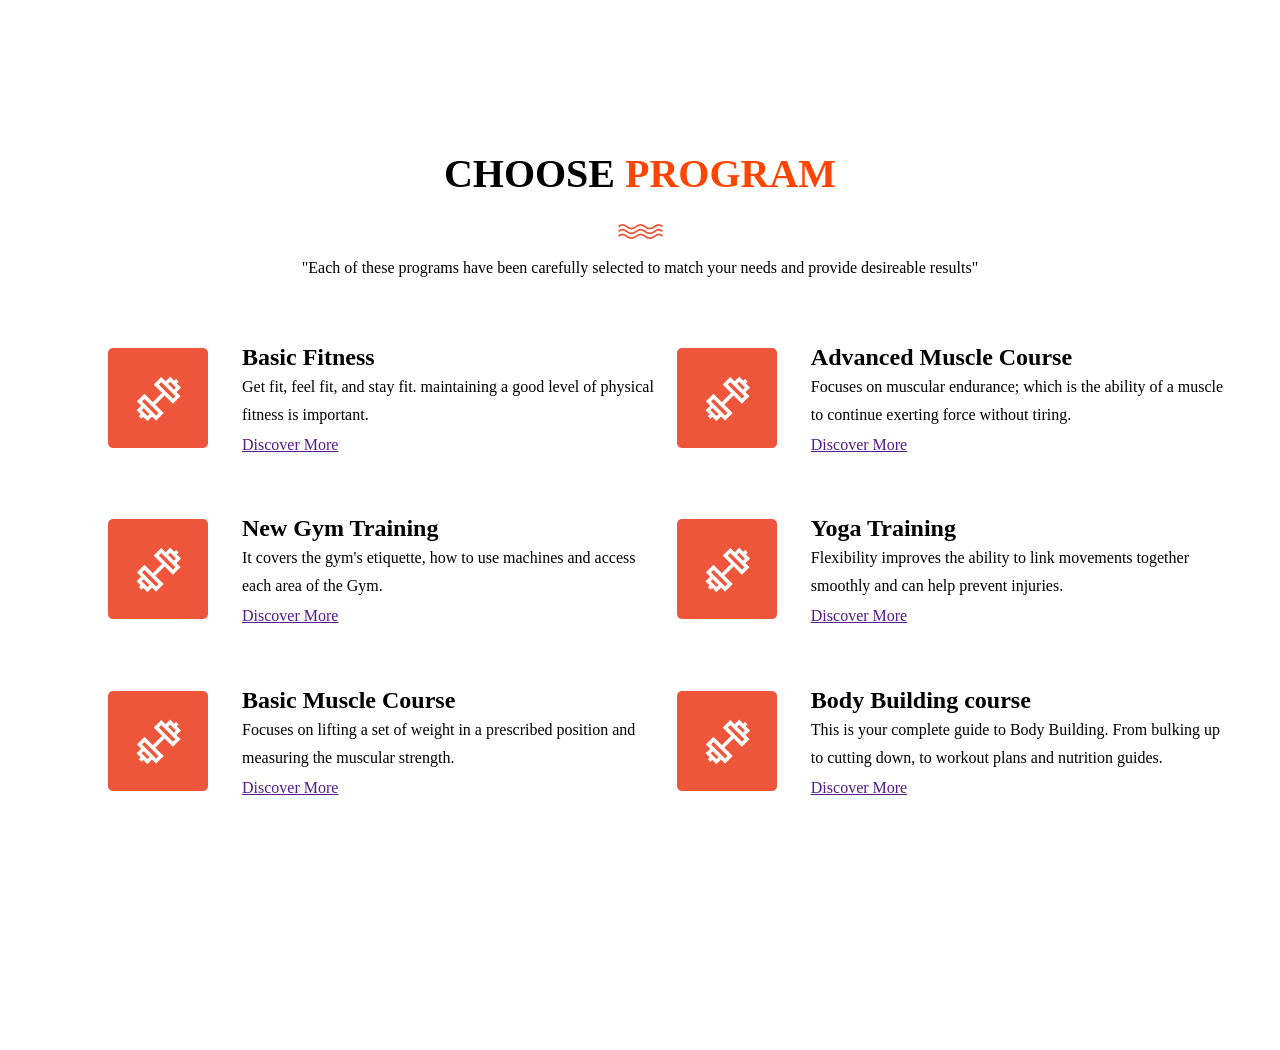
==== MainBranch-TJ.html @ 5d1cb251 "My first commit" ====
<!DOCTYPE html>
<html lang="en">
<head>
    <meta charset="UTF-8">
    <meta name="viewport" content="width=device-width, initial-scale=1.0">
    <link rel="stylesheet" href="./MainBranch-Tj.css">
</head>
<body>
    <div class="section1">
        <div class="program">
         <h1>Choose <span>Program</span></h1>
         <img src="./line-dec.png" alt="line">
         <p>"Each of these programs have been carefully selected to match your needs and provide desireable results"</p>
        </div>
        <!-- Gym Program-->
        <div class="gym-program">
            <!--Basic fitness-->
            <div class="services">
                <div class="icon">
                    <img src="./features-first-icon.png" alt="fitness">
                </div>
                <div class="text-box">
                    <h2>Basic Fitness</h2>
                    <p>Get fit, feel fit, and stay fit. maintaining a good level of physical fitness is important.</p>
                    <p><a href="">Discover More</a></p>
                </div>
            </div>
            <!--Muscle Course-->
            <div class="services">
                <div class="icon">
                    <img src="./features-first-icon.png" alt="fitness">
                </div>
                <div class="text-box">
                    <h2>Advanced Muscle Course</h2>
                    <p>Focuses on muscular endurance; which is the ability of a muscle to continue exerting force without tiring.</p>
                    <p><a href="">Discover More</a></p>
                </div>
            </div>
            <!--New Gym Training-->
            <div class= "services">
                <div class="icon">
                    <img src="./features-first-icon.png" alt="fitness">
                </div>
                <div class="text-box">
                    <h2>New Gym Training</h2>
                    <p>It covers the gym's etiquette, how to use machines and access each area of the Gym.</p>
                    <p><a href="">Discover More</a></p>
                </div>
            </div>
            <!--Yoga Training-->
            <div class="services">
                <div class="icon">
                    <img src="./features-first-icon.png" alt="fitness">
                </div>
                <div class="text-box">
                    <h2>Yoga Training</h2>
                    <p>Flexibility improves the ability to link movements together smoothly and can help prevent injuries.</p>
                    <p><a href="">Discover More</a></p>
                </div>
            </div>
            <!--Basic Muscle Course-->
            <div class="services">
                <div class="icon">
                    <img src="./features-first-icon.png" alt="fitness">
                </div>
                <div class="text-box">
                    <h2>Basic Muscle Course</h2>
                    <p>Focuses on lifting a set of weight in a prescribed position and measuring the muscular strength.</p>
                    <p><a href="">Discover More</a></p>
                </div>
            </div>

            <!--Body Building Course-->
            <div class="services">
                <div class="icon">
                    <img src="./features-first-icon.png" alt="fitness">
                </div>
                <div class="text-box">
                    <h2>Body Building course</h2>
                    <p>This is your complete guide to Body Building. From bulking up to cutting down, to workout plans and nutrition
                        guides.</p>
                    <p><a href="">Discover More</a></p>
                </div>
            </div>

    </div>
</body>
</html>
---- MainBranch-Tj.css ----
body{
    font-family: poppins;
}

.section1{
    text-align: center;
    position: relative;
    margin-top: 150px;
    height: 800px;
    margin-bottom: 100px;
    width: 100%;
}

h1{
    font-size: 40px;
    text-transform: uppercase;
}

h1 span{
    color: orangered;
}

p{
    font-size: 16px;
}

.gym-program{
    display: grid;
    width: 90%;
    padding-left: 80px;
    padding-right: 20px;
    grid-template-columns: 1fr 1fr;
    grid-template-rows: 1fr 1fr 1fr;
}

.services{
    display: flex;
    padding-top: 50px;
    /* border: 2px solid black; */
    justify-content: left;
    margin-bottom: 3.5px;
    line-height: 28px;
    
}

.text-box h2, .text-box p {
margin: 0px 2px 2px 4px ;
}

.icon {
    margin-top: 5px;
    padding-left: 20px;
}

.text-box {
text-align: initial;
padding-left: 30px;


}
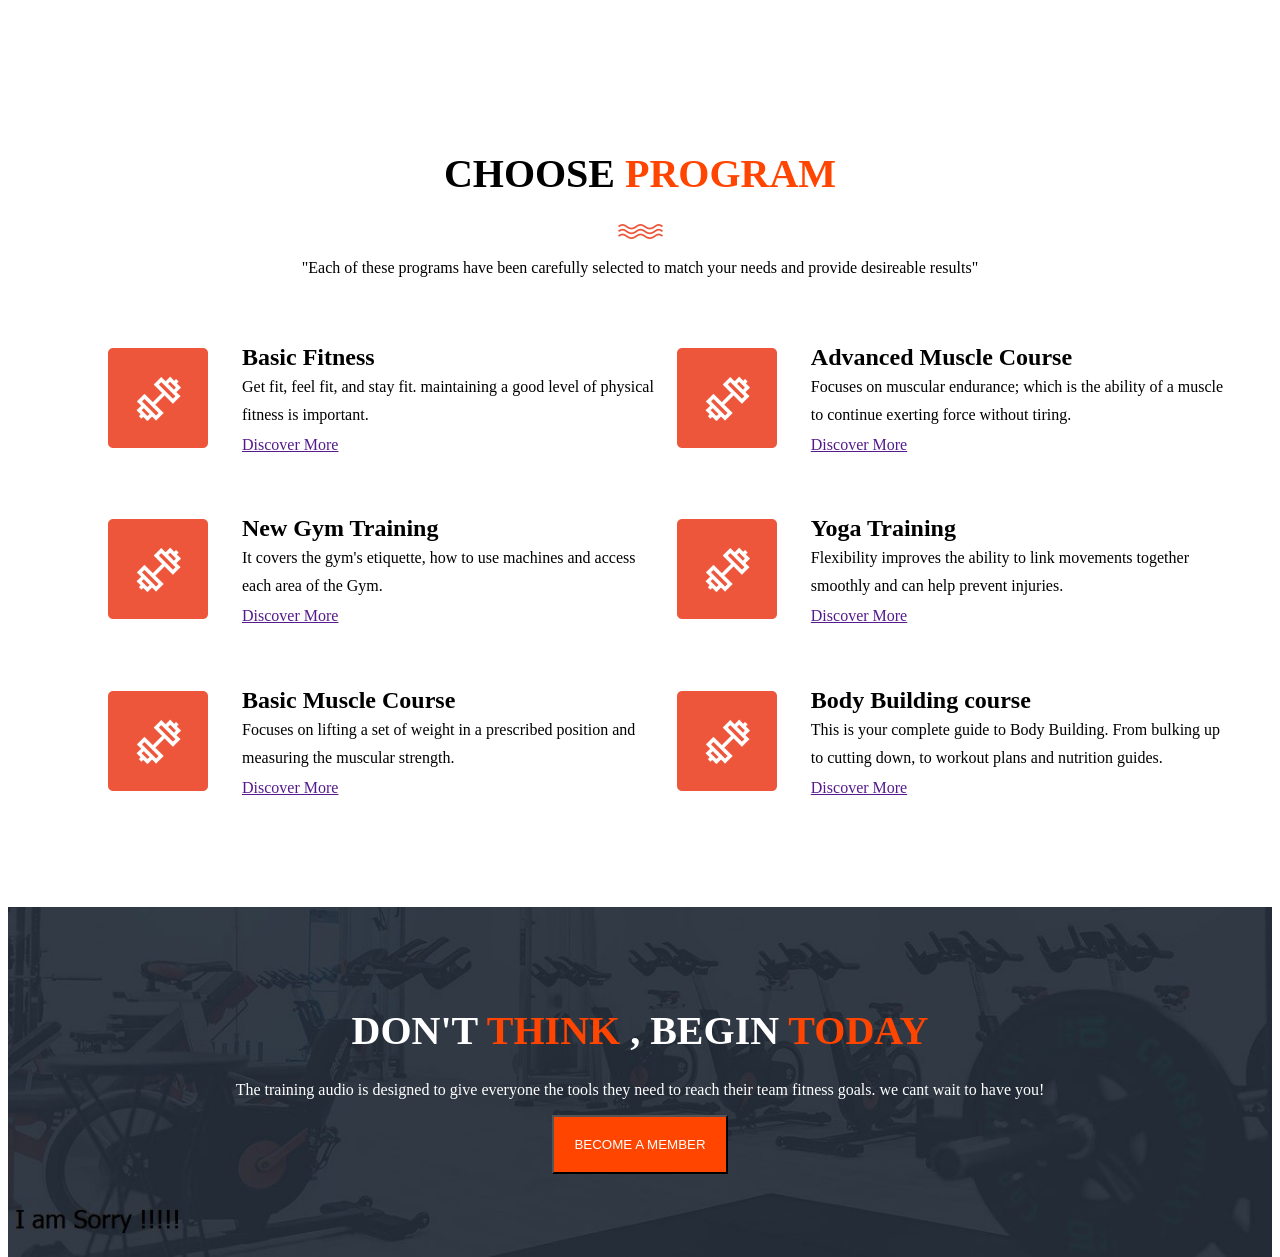
==== commit 9856a621: "updated branch with section2" ====
--- a/MainBranch-TJ.html
+++ b/MainBranch-TJ.html
@@ -82,7 +82,16 @@
                     <p><a href="">Discover More</a></p>
                 </div>
             </div>
+    </div>
 
+    <div class="section2">
+        <div class="note">
+            <h1>DON'T <span> THINK </span>, BEGIN <span>TODAY</span> </h1>
+            <P>The training audio is designed to give everyone the tools they need to reach their team fitness goals. we cant wait to
+            have you!</P>
+            <button><a href=""></a>BECOME A MEMBER</button>
+        </div>
     </div>
+
 </body>
 </html>
--- a/MainBranch-Tj.css
+++ b/MainBranch-Tj.css
@@ -55,6 +55,29 @@
 .text-box {
 text-align: initial;
 padding-left: 30px;
+}
 
+.section2 {
+ background-image: url("cta-bg.jpg");
+ background-repeat: no-repeat;
+ background-size: cover;
+ height: 350px;
+ margin-top: 100px;
+}
 
+.section2 .note{
+    color: white;
+    text-align: center;
+}
+
+.note h1{
+    padding-top: 100px;
+}
+
+.note button{
+    background-color: orangered;
+    cursor: pointer; 
+    color: white;
+    padding: 20px;
+    box-shadow: none;
 }
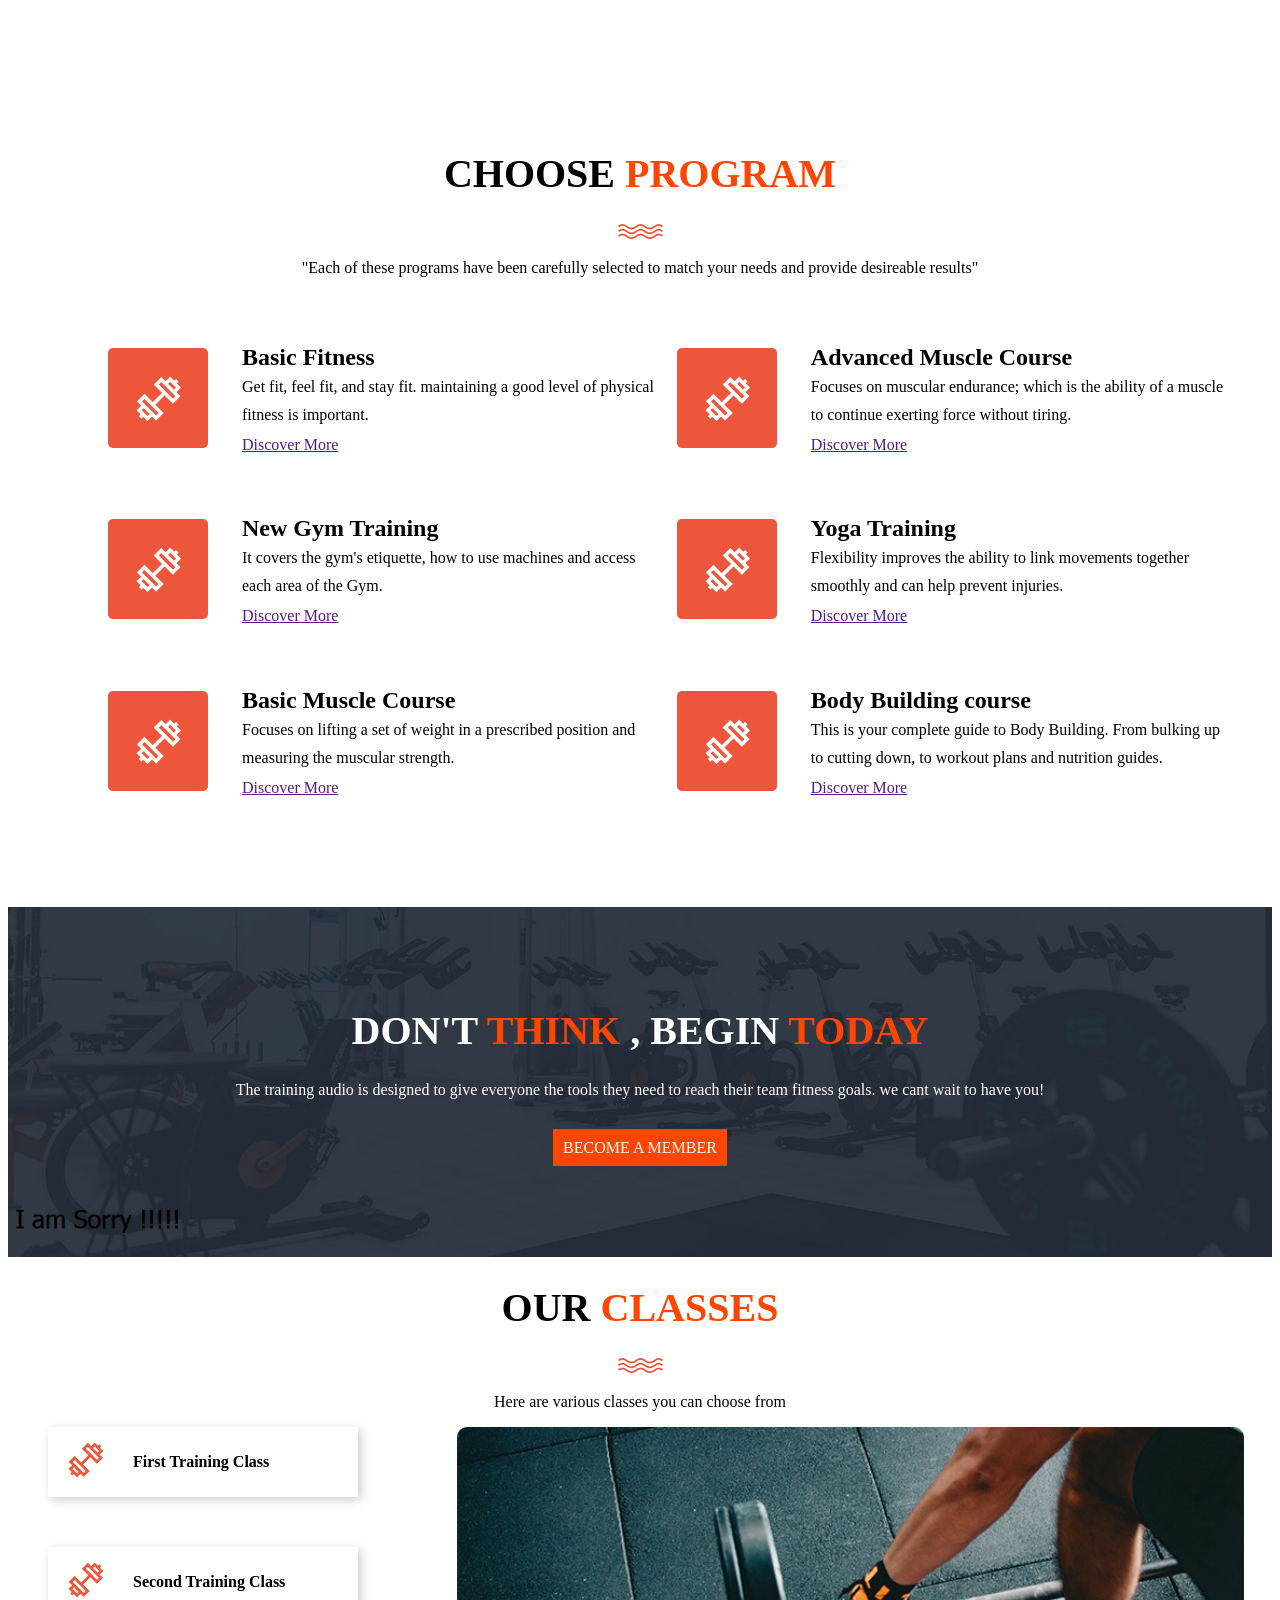
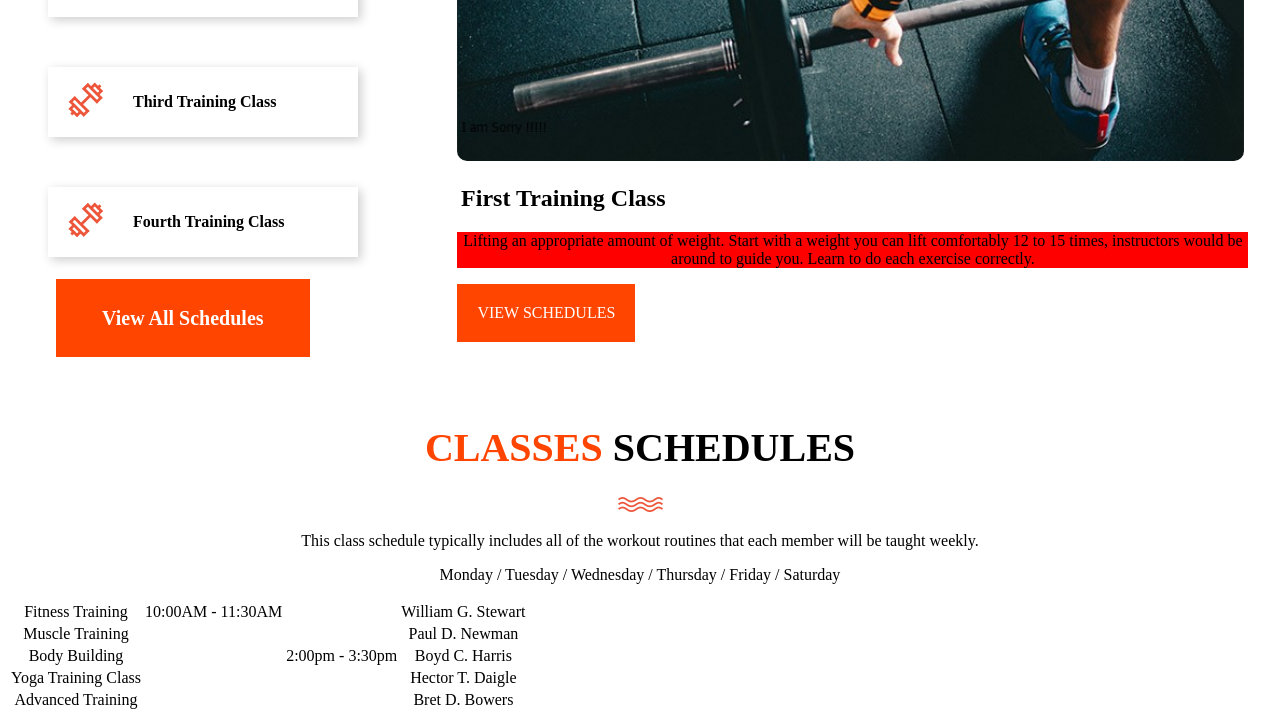
==== commit 0a860b0b: "SECTION 4 ADDED" ====
--- a/MainBranch-TJ.html
+++ b/MainBranch-TJ.html
@@ -89,7 +89,130 @@
             <h1>DON'T <span> THINK </span>, BEGIN <span>TODAY</span> </h1>
             <P>The training audio is designed to give everyone the tools they need to reach their team fitness goals. we cant wait to
             have you!</P>
-            <button><a href=""></a>BECOME A MEMBER</button>
+            <a href="">BECOME A MEMBER</a>
+        </div>
+    </div>
+
+    <div class="section3">
+        <div class="our-classes">
+            <h1>OUR <span> CLASSES </span></h1>
+            <img src="line-dec.png" alt="">
+            <p>Here are various classes you can choose from</p>
+        </div>
+        <div class="contents">
+        <div class="LHS">
+            <div class="training-container">
+                <div class="training">
+                    <div class="img">
+                        <img src="./tabs-first-icon.png" alt="training-1">
+                    </div>
+                    <div class="text">
+                    <p>First Training Class</p>
+                    </div>
+                </div>
+                <div class="training">
+                    <div class="img">
+                        <img src="./tabs-first-icon.png" alt="training-2">
+                    </div>
+                    <div class="text">
+                    <p>Second Training Class</p>
+                    </div>
+                </div>
+                <div class="training">
+                    <div class="img">
+                        <img src="./tabs-first-icon.png" alt="training-3">
+                    </div>
+                    <div class="text">
+                    <p>Third Training Class</p>
+                    </div>
+                </div>
+                <div class="training">
+                    <div class="img">
+                        <img src="./tabs-first-icon.png" alt="training-4">
+                    </div>
+                    <div class="text">
+                    <p>Fourth Training Class</p>
+                    </div>
+                </div>
+         <a href="" class="btn">View All Schedules</a>
+        </div>
+        </div>
+
+        <div class="RHS">
+            <div class="first-training-content">
+                <img src="./training-image-01.jpg" alt="">
+                 <h2>First Training Class</h2>
+                 <p>Lifting an appropriate amount of weight. Start with a weight you can lift comfortably 12 to 15 times, instructors would be around to guide you. Learn to do each exercise correctly.</p>
+                <a href="">VIEW SCHEDULES</a>
+                
+            </div>
+            <div class="second-training-content">
+                <img src="./training-image-02.jpg" alt="">
+                <h2>Second Training Class</h2>
+                <p>Yoga is a mind and body practice. Various styles of yoga combines physical postures, breathing techniques, and
+                meditation or relaxation.</p>
+                <button><a href="">VIEW SCHEDULES</a></button>
+            </div>
+            <div class="third-training-content">
+                <img src="./training-image-03.jpg" alt="">
+                <h2>Third Training Class</h2>
+                <p>Your induction should include a brief 'how to' for every machine. If there's one that was missed out and you want to use
+                it, don't try to figure it out on your own: ask a staff member to show you how to use it properly..</p>
+                <button><a href="">VIEW SCHEDULES</a></button>
+            </div>
+            <div class="fourth-training-content">
+                <img src="./training-image-04.jpg" alt="">
+                <h2>Fourth Training Class</h2>
+                <p>Warm ups are crucial as they prepare the body for the demands of exercise, loosening up the muscles and reducing the
+                risk of injury</p>
+                <button><a href="">VIEW SCHEDULES</a></button>
+            </div>
+
+        </div>
+        </div>
+    </div>
+
+    <div class="section4">
+        <div class="class-schedules">
+            <h1><span>CLASSES</span> SCHEDULES</h1>
+            <img src="line-dec.png" alt="">
+            <P>This class schedule typically includes all of the workout routines that each member will be taught weekly.</P>
+            <P>Monday / Tuesday / Wednesday / Thursday / Friday / Saturday</P>
+        </div>
+        <div class="table-container">
+            <table>
+                <tr>
+                    <td>Fitness Training</td>
+                    <td>10:00AM - 11:30AM</td>
+                    <td></td>
+                    <td>William G. Stewart</td>
+                </tr>
+                <tr>
+                    <td>Muscle Training</td>
+                    <td></td>
+                    <td></td>
+                    <td>Paul D. Newman</td>
+                </tr>
+                <tr>
+                    <td>Body Building</td>
+                    <td></td>
+                    <td>2:00pm - 3:30pm</td>
+                    <td>Boyd C. Harris</td>
+                </tr>
+                <tr>
+                    <td>Yoga Training Class</td>
+                    <td></td>
+                    <td></td>
+                    <td>Hector T. Daigle</td>
+                </tr>
+                <tr>
+                    <td>Advanced Training</td>
+                    <td></td>
+                    <td></td>
+                    <td>Bret D. Bowers</td>
+                </tr>
+            </table>
+
         </div>
     </div>
 
--- a/MainBranch-Tj.css
+++ b/MainBranch-Tj.css
@@ -68,16 +68,126 @@
 .section2 .note{
     color: white;
     text-align: center;
+    
 }
 
 .note h1{
     padding-top: 100px;
 }
 
-.note button{
+.note p{
+    margin-bottom: 40px;
+}
+
+.note a{
     background-color: orangered;
     cursor: pointer; 
     color: white;
+    padding: 10px 10px;
+    margin-top: 40px;
+    box-shadow: none;
+    text-decoration: none;
+}
+
+.section3{
+    text-align: center;
+    width: 100%;
+}
+
+.contents {
+    display: flex;
+}
+
+.LHS {
+    position: relative;
+     width: 80%;
+    height: 500px;
+    margin-bottom: 70px;
+}
+
+.training-container{
+    height: 100%;
+    width: 60%;
+    position: absolute;
+   padding-left: 40px;
+    text-align: center;
+    position: relative;
+
+}
+.training{
+    display: flex;
+    align-items: center;
+    background-color:white;
+    padding: 10px 20px;
+    margin-bottom: 50px;
+    box-shadow: 3px 3px 10px rgba(0, 0, 0, 0.2);
+    width: 100%;
+    font-weight: bold;
+    font-size: 18px;
+}
+
+.img{
+    margin-right: 10px;
+    font-size: 20px;
+}
+.text{
+    padding-left: 20px;
+
+}
+
+
+ .btn{
+    background-color: orangered;
+    align-items: center;
+    padding: 28px 46px;
+    text-decoration: none;
+    font-weight: bold;
+    color: white;
+    font-size: 20px;
+}
+
+.RHS {
+    width: 100%;
+    padding-right: 20%;
+}
+
+ .first-training-content {
+    /* display: block; */
+    width: 100%;
+}
+
+.first-training-content h2{
+    padding-right: 350px;
+}
+
+.first-training-content img{
+    border-radius: 10px;
+    width:140%;
+    height: 60%;
+
+}
+
+.first-training-content p{
+     width:140.8%; 
+    background-color: red;
+}
+
+.first-training-content a{
+    color: white;
+    background-color: orangered;
+    text-decoration: none;
     padding: 20px;
-    box-shadow: none;
+    float: left;
+}
+
+.second-training-content {
+    display:none;
+}
+
+.third-training-content {
+    display: none;
+}
+
+.fourth-training-content{
+    display: none;
 }
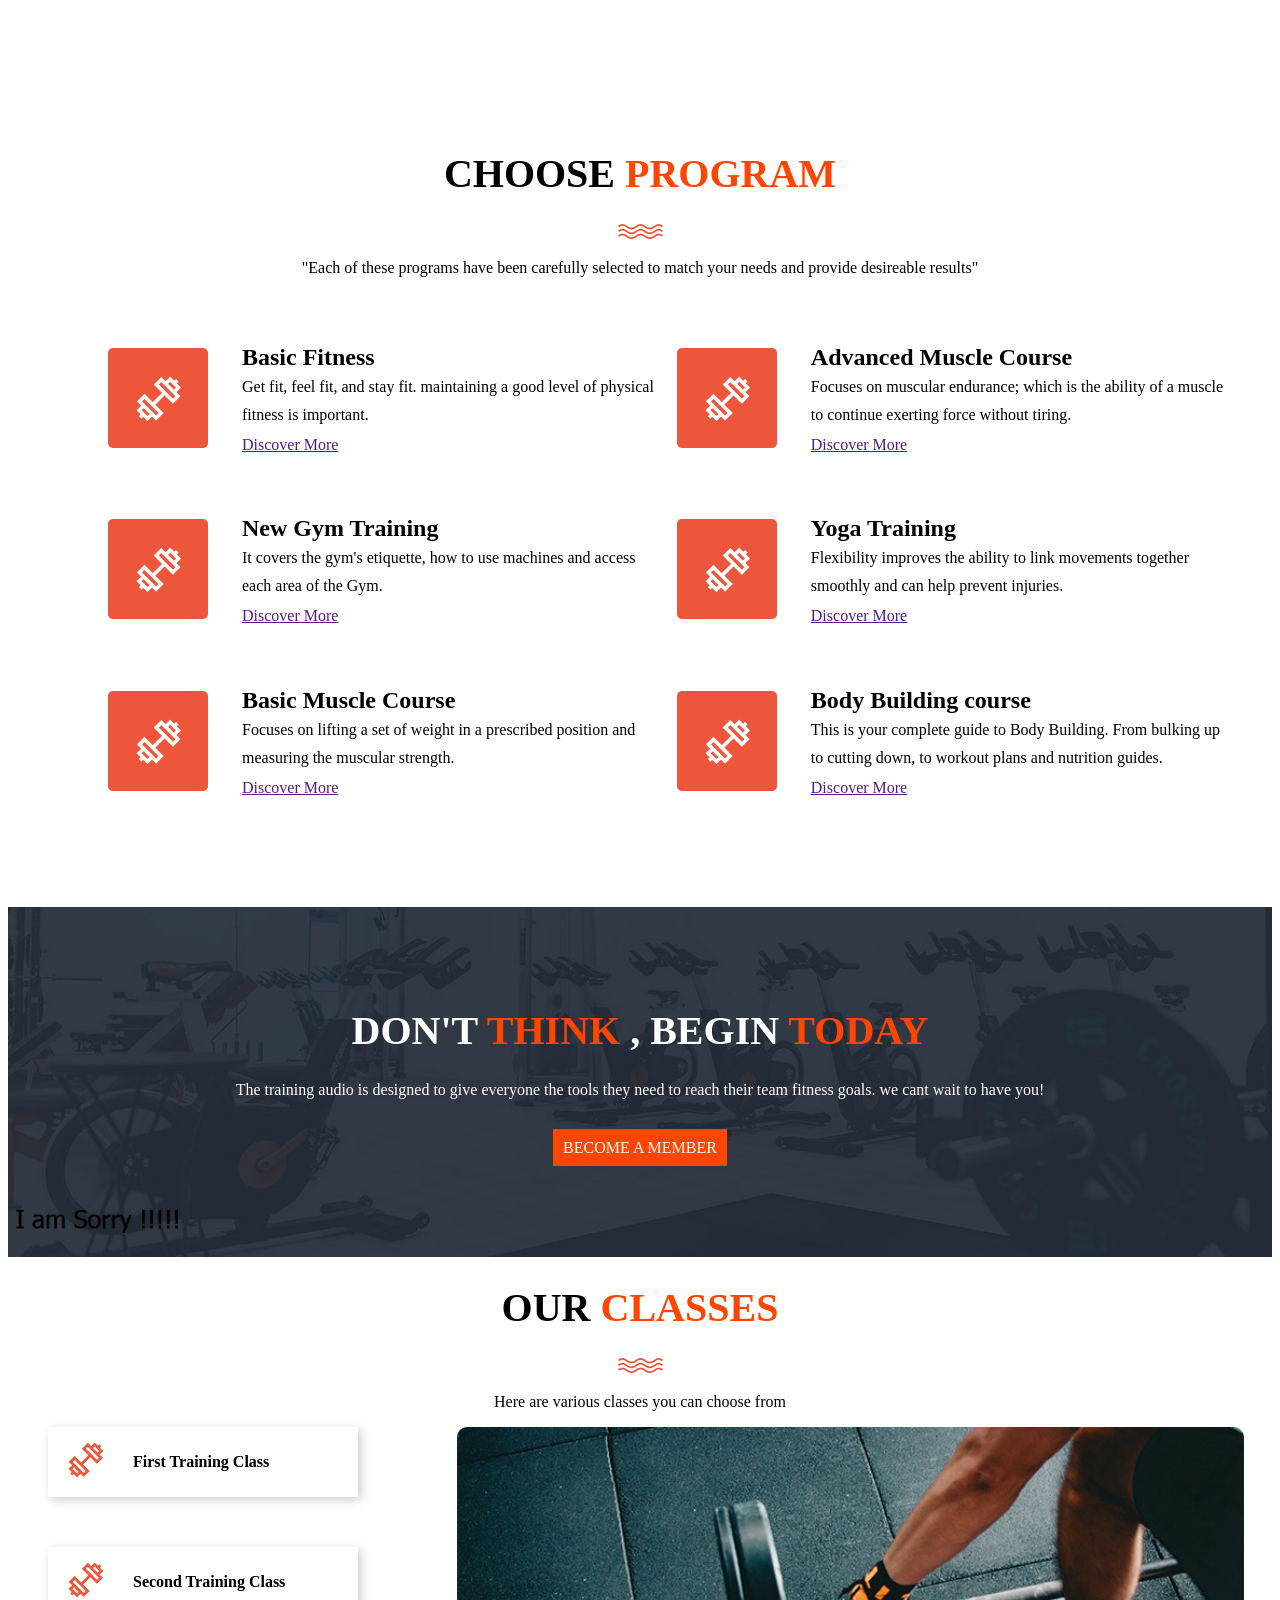
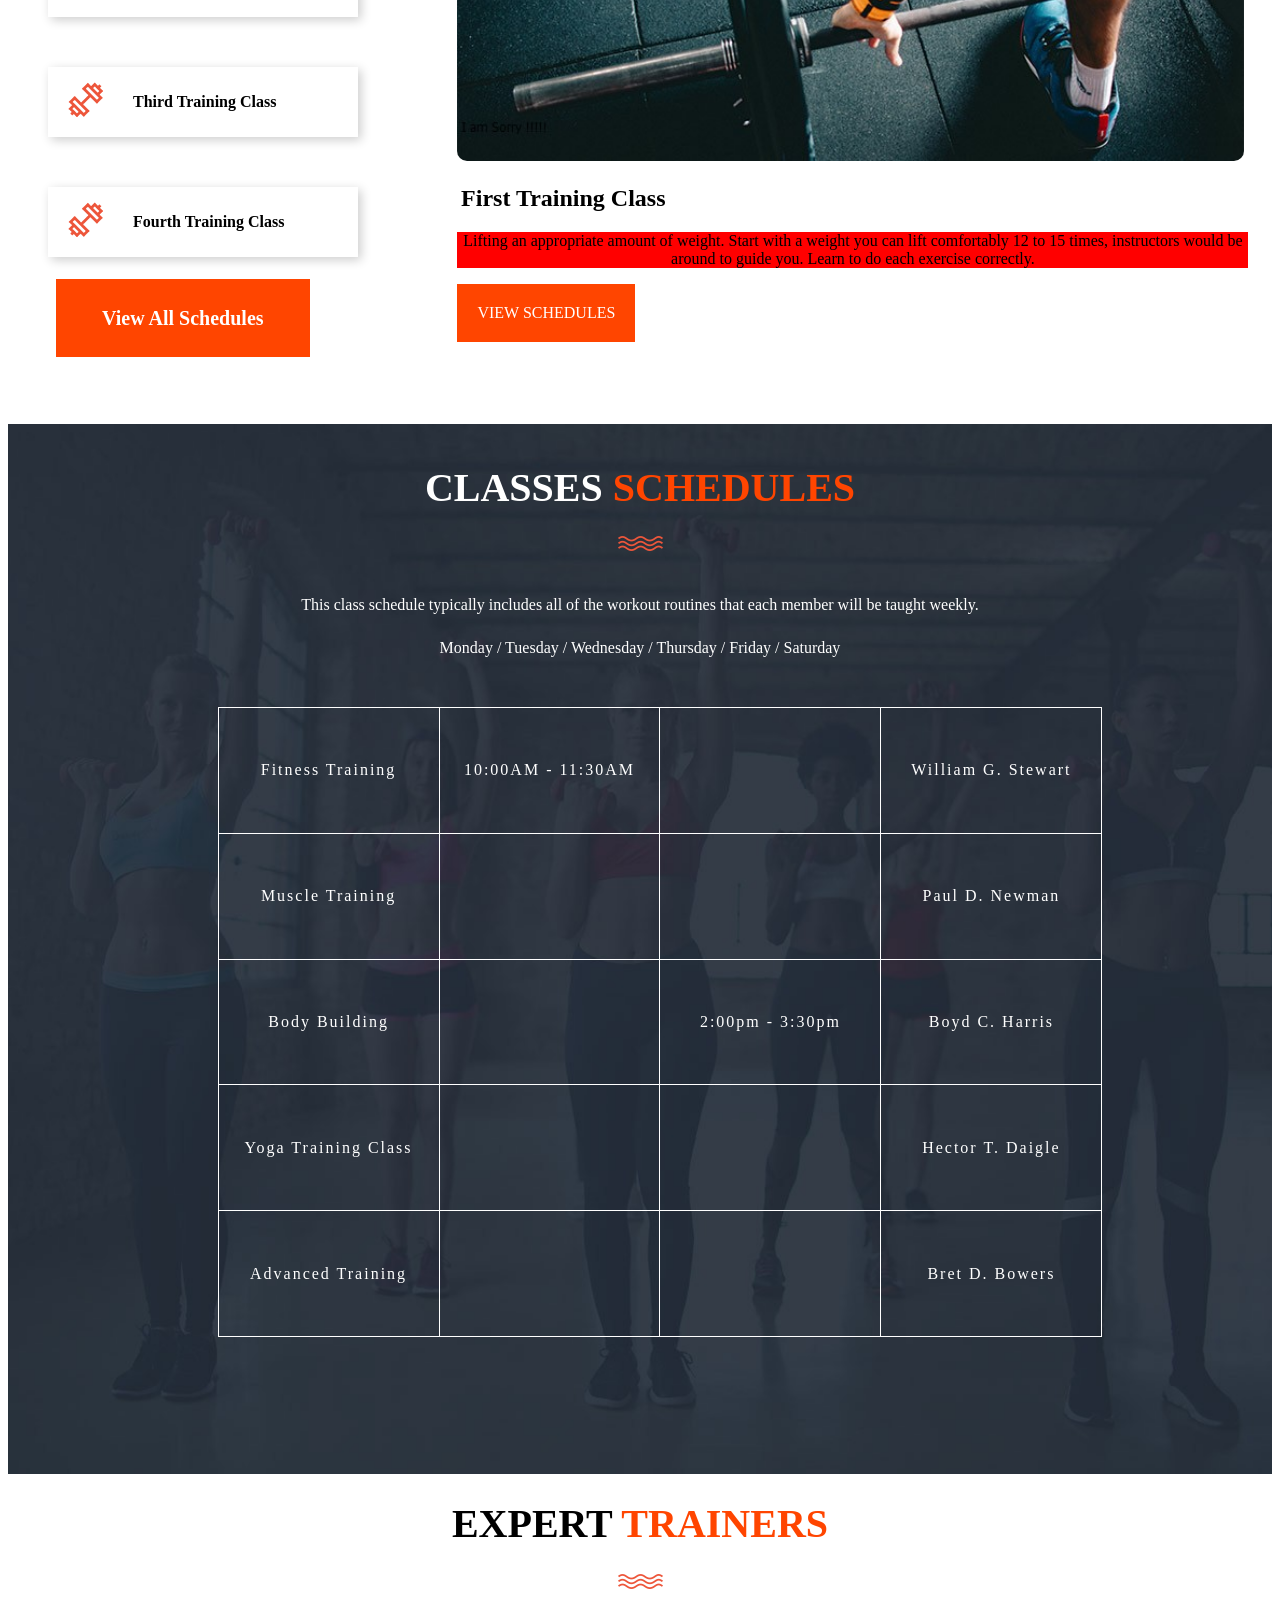
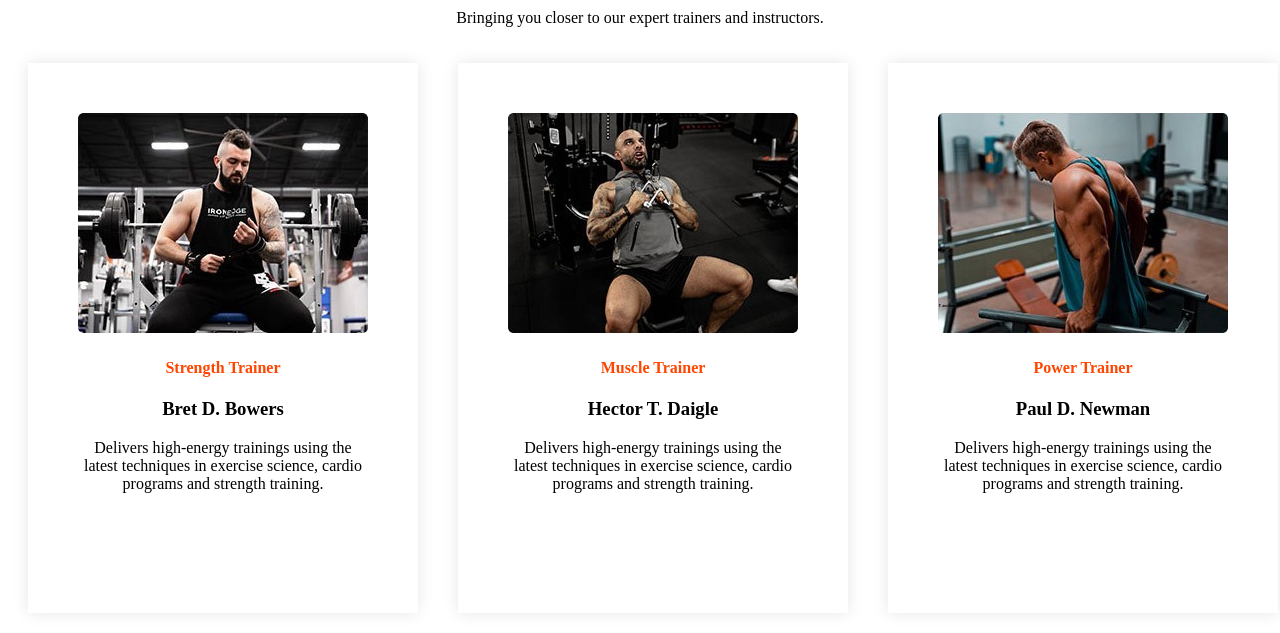
==== commit 3f7c25d7: "New section" ====
--- a/MainBranch-TJ.html
+++ b/MainBranch-TJ.html
@@ -174,7 +174,7 @@
 
     <div class="section4">
         <div class="class-schedules">
-            <h1><span>CLASSES</span> SCHEDULES</h1>
+            <h1>CLASSES  <span>SCHEDULES</span> </h1>
             <img src="line-dec.png" alt="">
             <P>This class schedule typically includes all of the workout routines that each member will be taught weekly.</P>
             <P>Monday / Tuesday / Wednesday / Thursday / Friday / Saturday</P>
@@ -216,5 +216,34 @@
         </div>
     </div>
 
+    <div class="section5">
+        <div class="expert-container">
+            <h1>EXPERT <span>TRAINERS</span> </h1>
+            <img src="line-dec.png" alt="">
+            <P>Bringing you closer to our expert trainers and instructors.</P>
+        </div>
+
+        <div class="trainer">
+            <div class="experts">
+                <img src="./first-trainer.jpg" alt="first-trainer">
+                <h4>Strength Trainer</h4>
+                <h3>Bret D. Bowers</h3>
+                <p>Delivers high-energy trainings using the latest techniques in exercise science, cardio programs and strength training.</p>
+            </div>
+            <div class="experts">
+                 <img src="./second-trainer.jpg" alt="second-trainer">
+                <h4>Muscle Trainer</h4>
+                <h3>Hector T. Daigle</h3>
+                <p>Delivers high-energy trainings using the latest techniques in exercise science, cardio programs and strength training.</p>
+            </div>
+            <div class="experts">
+                 <img src="./third-trainer.jpg" alt="third-trainer">
+                <h4>Power Trainer</h4>
+                <h3>Paul D. Newman</h3>
+                <p>Delivers high-energy trainings using the latest techniques in exercise science, cardio programs and strength training.</p>
+            </div>
+        </div>
+    </div>
+
 </body>
 </html>
--- a/MainBranch-Tj.css
+++ b/MainBranch-Tj.css
@@ -190,4 +190,65 @@
 
 .fourth-training-content{
     display: none;
-}+}
+
+.section4{
+    background-image: url(./schedule-bg\ \(1\).jpg);
+    color: white;
+    background-size: cover;
+    background-repeat: no-repeat;
+    background-position: center center;
+    text-align: center;
+    height: 1050px;
+}
+.class-schedules h1{
+padding-top: 40px;
+}
+.class-schedules h1, .class-schedules p, .class-schedules img {
+    margin-bottom: 25px;
+    /* letter-spacing: 5px; */
+}
+table{ 
+    height: 100%;
+}
+
+table, tr {
+    border: 1px solid white;
+    border-collapse:collapse;
+    width: 70%;
+}
+.table-container{
+    display: flex;
+    justify-content: center;
+    margin: 20px;
+    width: 100%;
+    height: 60%;
+    padding-top: 2%;
+    
+}
+
+td {
+    border: 1px solid white;
+    border-collapse:collapse;
+    width: 200px;
+    height: 100px;
+    font-size: 16px;
+    text-transform: capitalize;
+    font-weight: 500;
+    letter-spacing: 0.25px;
+    text-align: center;
+    letter-spacing: 2px;
+}
+
+.trainer {
+    display: flex;
+}
+
+.experts{
+    width: 290px;
+    height: 450px;
+    box-shadow:0px 0px 15px rgba(0, 0, 0, 0.1);
+    margin: 20px;
+    padding: 50px;
+}
+h4{color: orangered;}
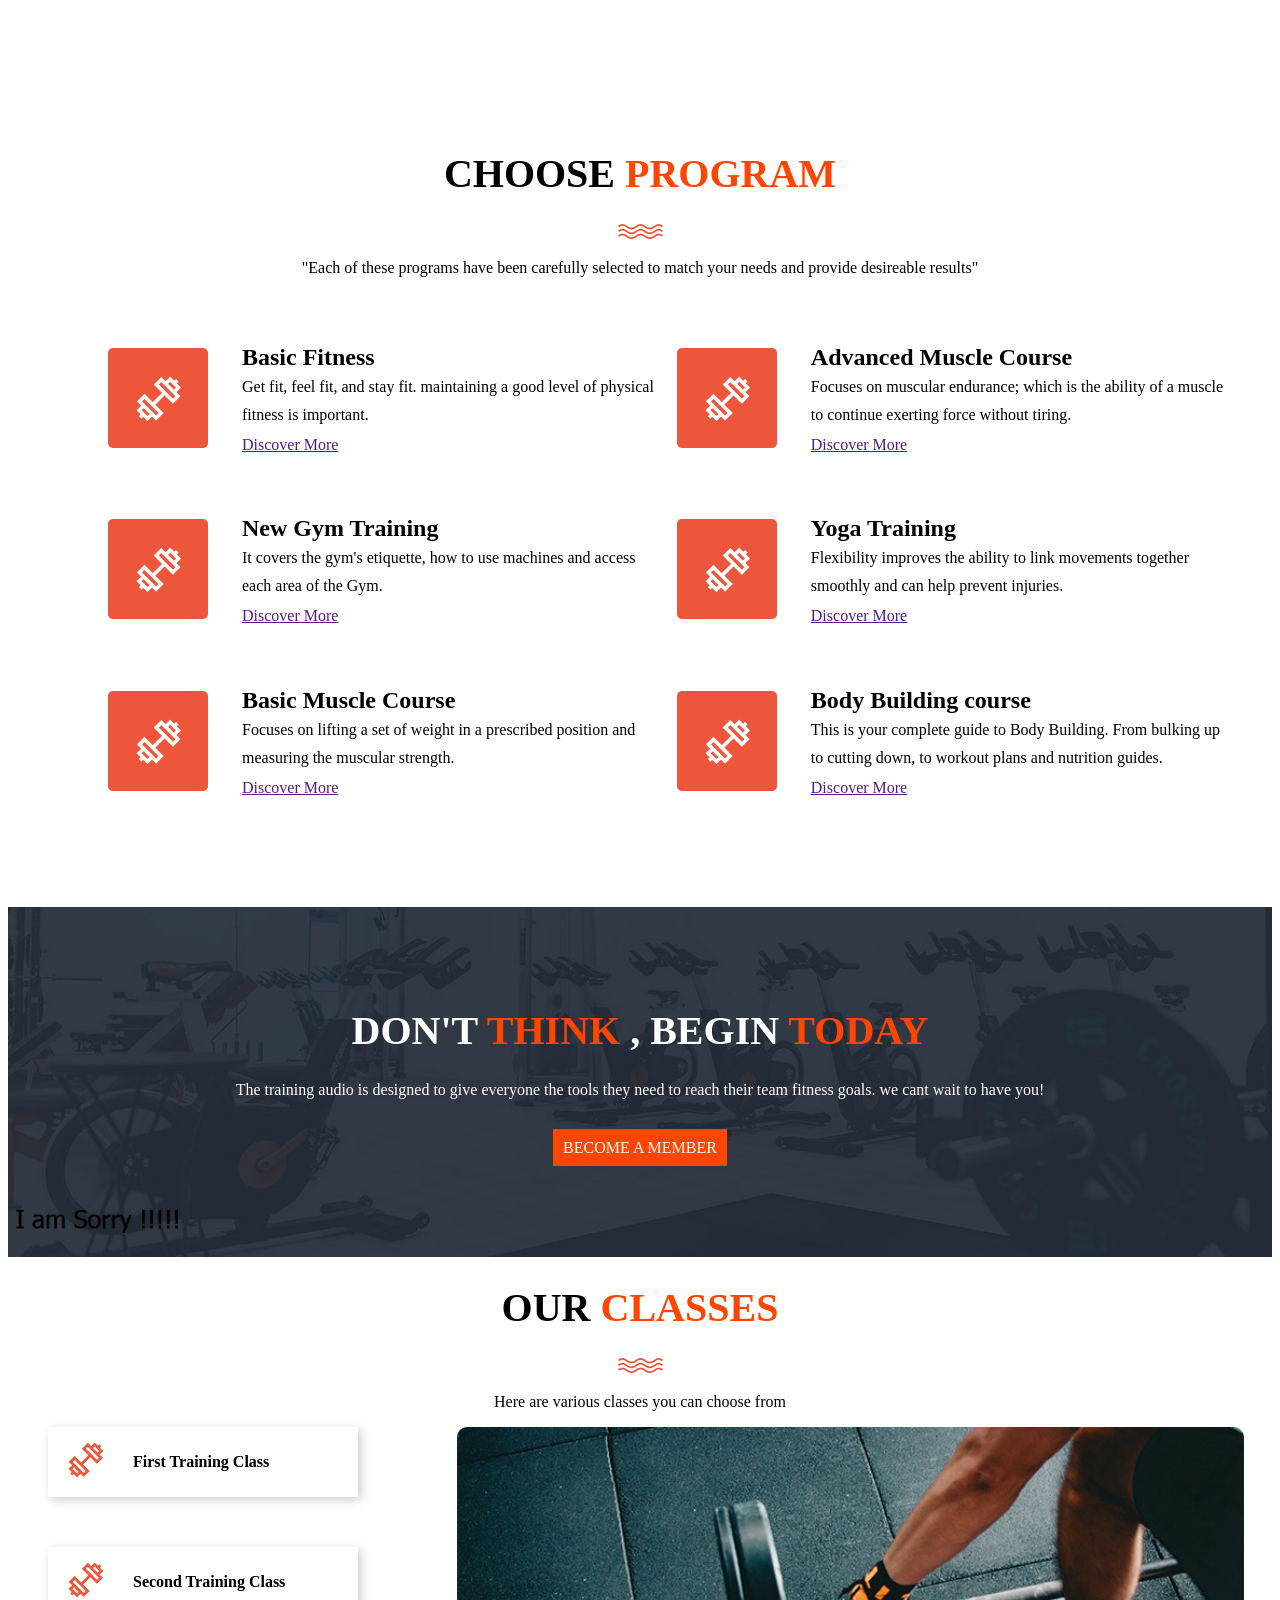
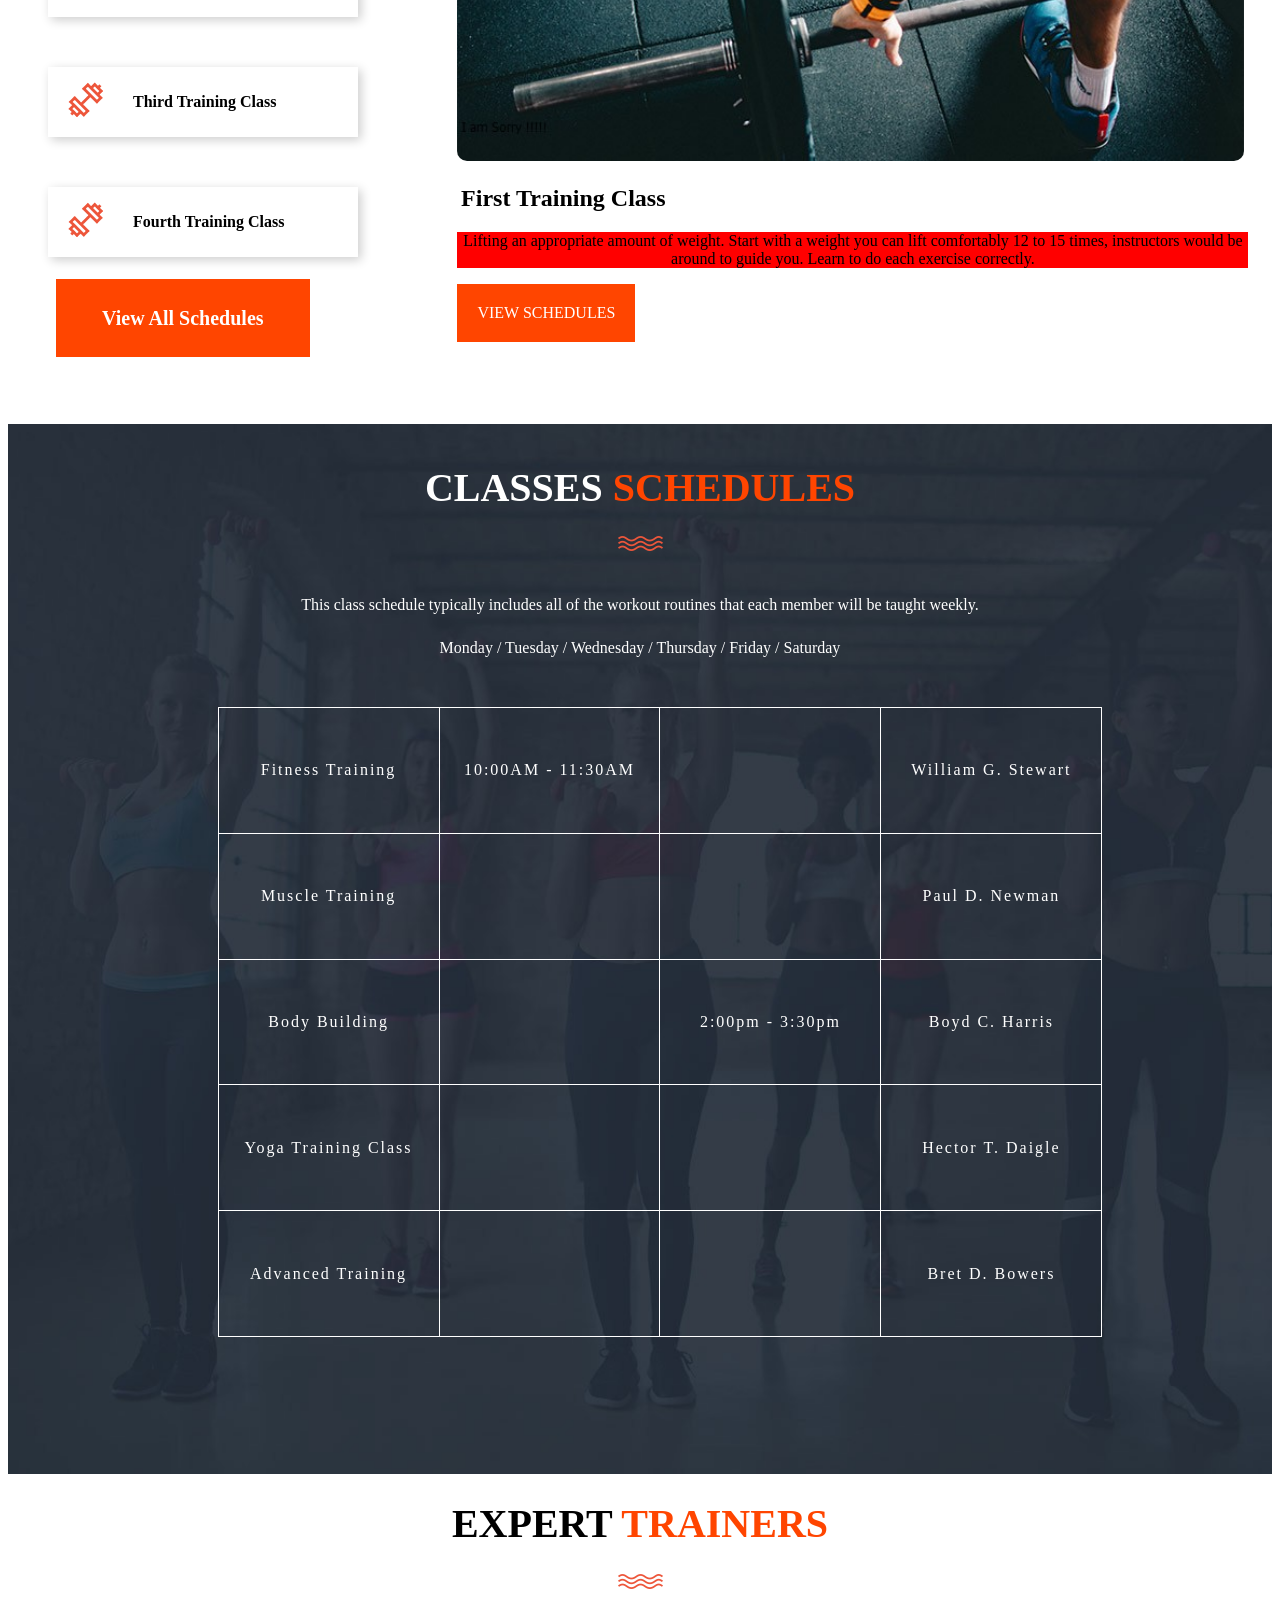
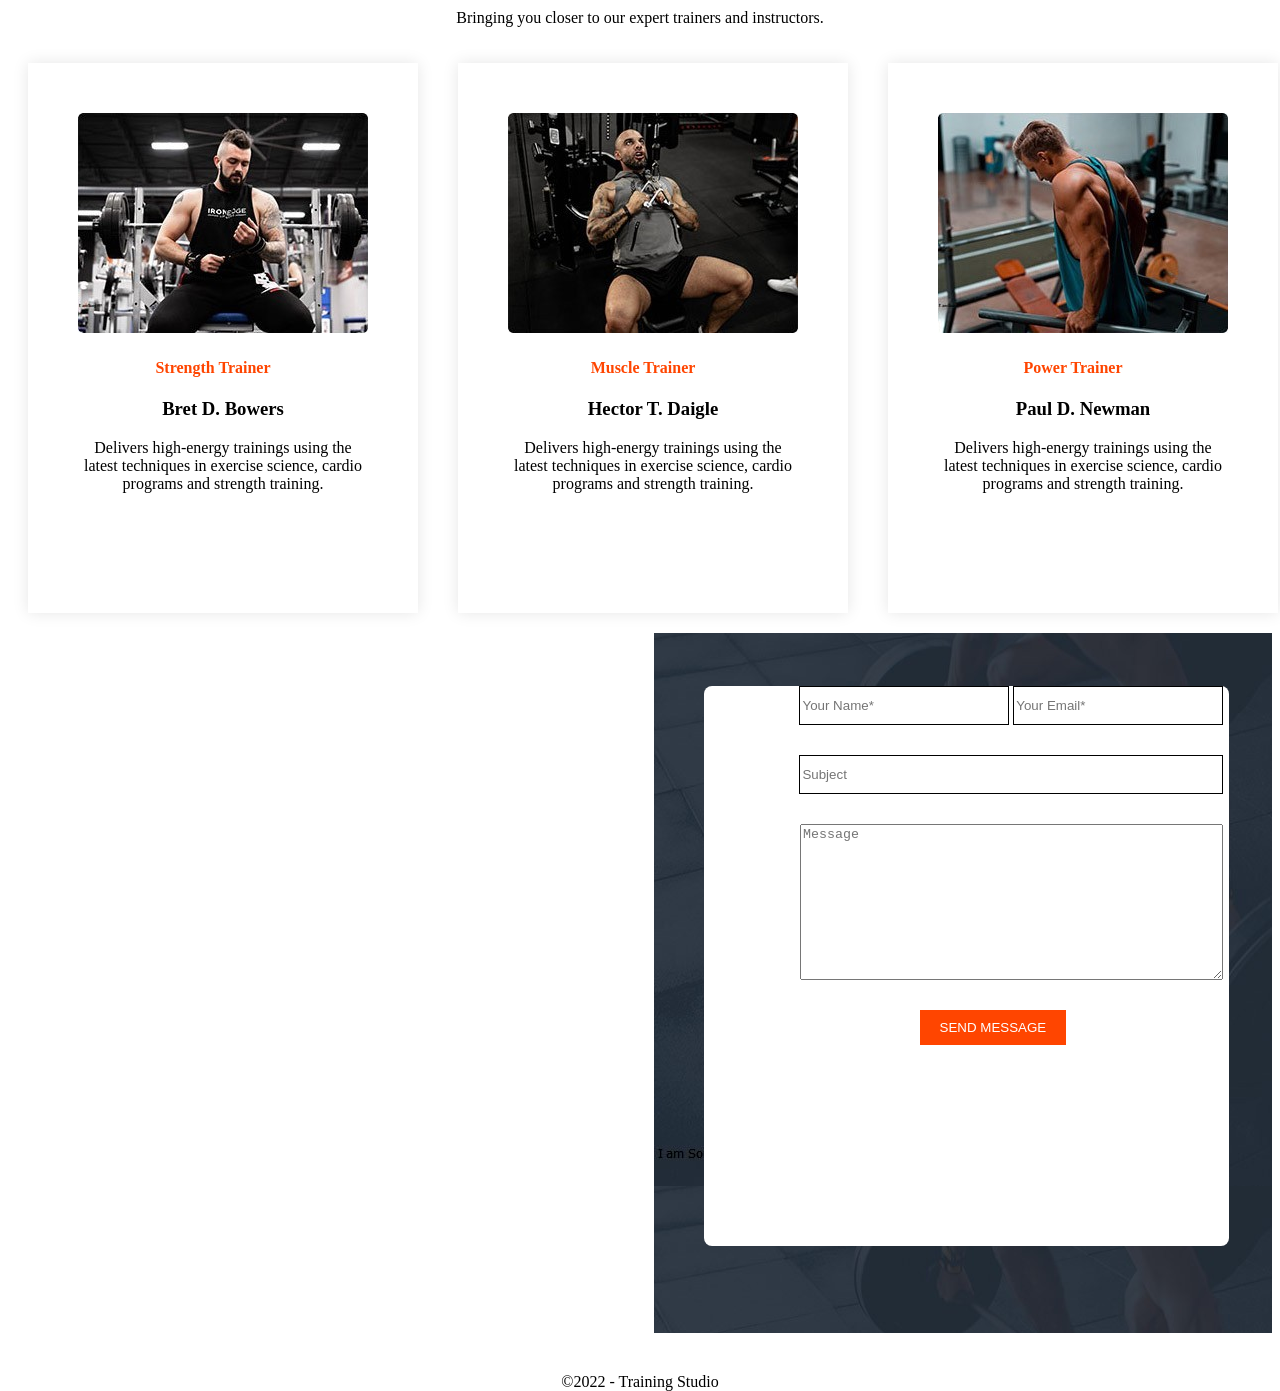
==== commit 8c418718: "Updated with the footer and map in place" ====
--- a/MainBranch-TJ.html
+++ b/MainBranch-TJ.html
@@ -245,5 +245,31 @@
         </div>
     </div>
 
+    <!--The map and form section-->
+    <div class="section6">
+         <div class="map-container">
+            <div class="map">
+                <iframe
+                    src="https://www.google.com/maps/embed?pb=!1m14!1m8!1m3!1d15825.626622139072!2d3.9154633!3d7.4201668!3m2!1i1024!2i768!4f13.1!3m3!1m2!1s0x1039939aaf18b98d%3A0x7d0e36d83cbc669e!2sAppClick%20ICT%20Academy!5e0!3m2!1sen!2sng!4v1717982725401!5m2!1sen!2sng"
+                    width="600" height="450" style="border:0;" allowfullscreen="" loading="lazy"
+                    referrerpolicy="no-referrer-when-downgrade"></iframe>
+            </div>
+            
+         </div>
+         <div class="form-container">
+            <div class="form">
+                <form action="" id="forms" class>
+                    <input type="text" placeholder="Your Name*" name="Name" value="">
+                    <input type="text" placeholder="Your Email*" name="Email" value=""><br>
+                    <input type="text" placeholder="Subject" name="Subject" value=""><br>
+                    <textarea class="message" name="Message" cols="30" rows="10" placeholder="Message"></textarea>
+                </form>
+                <button class="send" type="submit">SEND MESSAGE</button>
+            </div>
+         </div>
+    </div>
+    <footer>&copy2022 - Training Studio</footer> 
+    <script src="parach.js"></script>
+
 </body>
 </html>
--- a/MainBranch-Tj.css
+++ b/MainBranch-Tj.css
@@ -251,4 +251,72 @@
     margin: 20px;
     padding: 50px;
 }
-h4{color: orangered;}+.experts h4{color: orangered;
+    margin-right: 20px;}
+
+.section6{
+    display: flex;
+}
+
+.map{
+    float: left;
+    border-right: 3px solid white;
+    width: 49%;
+    height: 85%;
+    
+}
+
+.map iframe{
+    height: 600px;
+}
+
+.form-container{
+    margin-left: 40px;
+    width: 49%;
+    height: 700px;
+    float: right;
+    background-image: url(contact-bg.jpg);
+    position: relative;
+    border-left: 3px solid white;
+
+}
+.form{
+    width: 85%;
+    height: 80%;
+    background-color: white;
+    border-radius: 0.5rem;
+    margin-left: 50px;
+}
+#forms{
+    margin: 10%;
+    margin-bottom: 5%;
+    width: 97%;
+}
+.message{
+    width: 81.75%;
+}
+.send{
+    margin-left: 10%;
+    border: none;
+}
+input{
+    margin-bottom: 30px;
+    width: 40%;
+    height: 35px;
+    border: 1px solid black;
+}
+input[name=Subject]{
+    width: 82%;
+}
+
+button{
+    background-color: orangered;
+    color: white;
+    padding: 10px 20px;
+    border: none;
+    cursor: pointer;
+}
+footer{
+    text-align: center;
+    margin: 40px;
+}
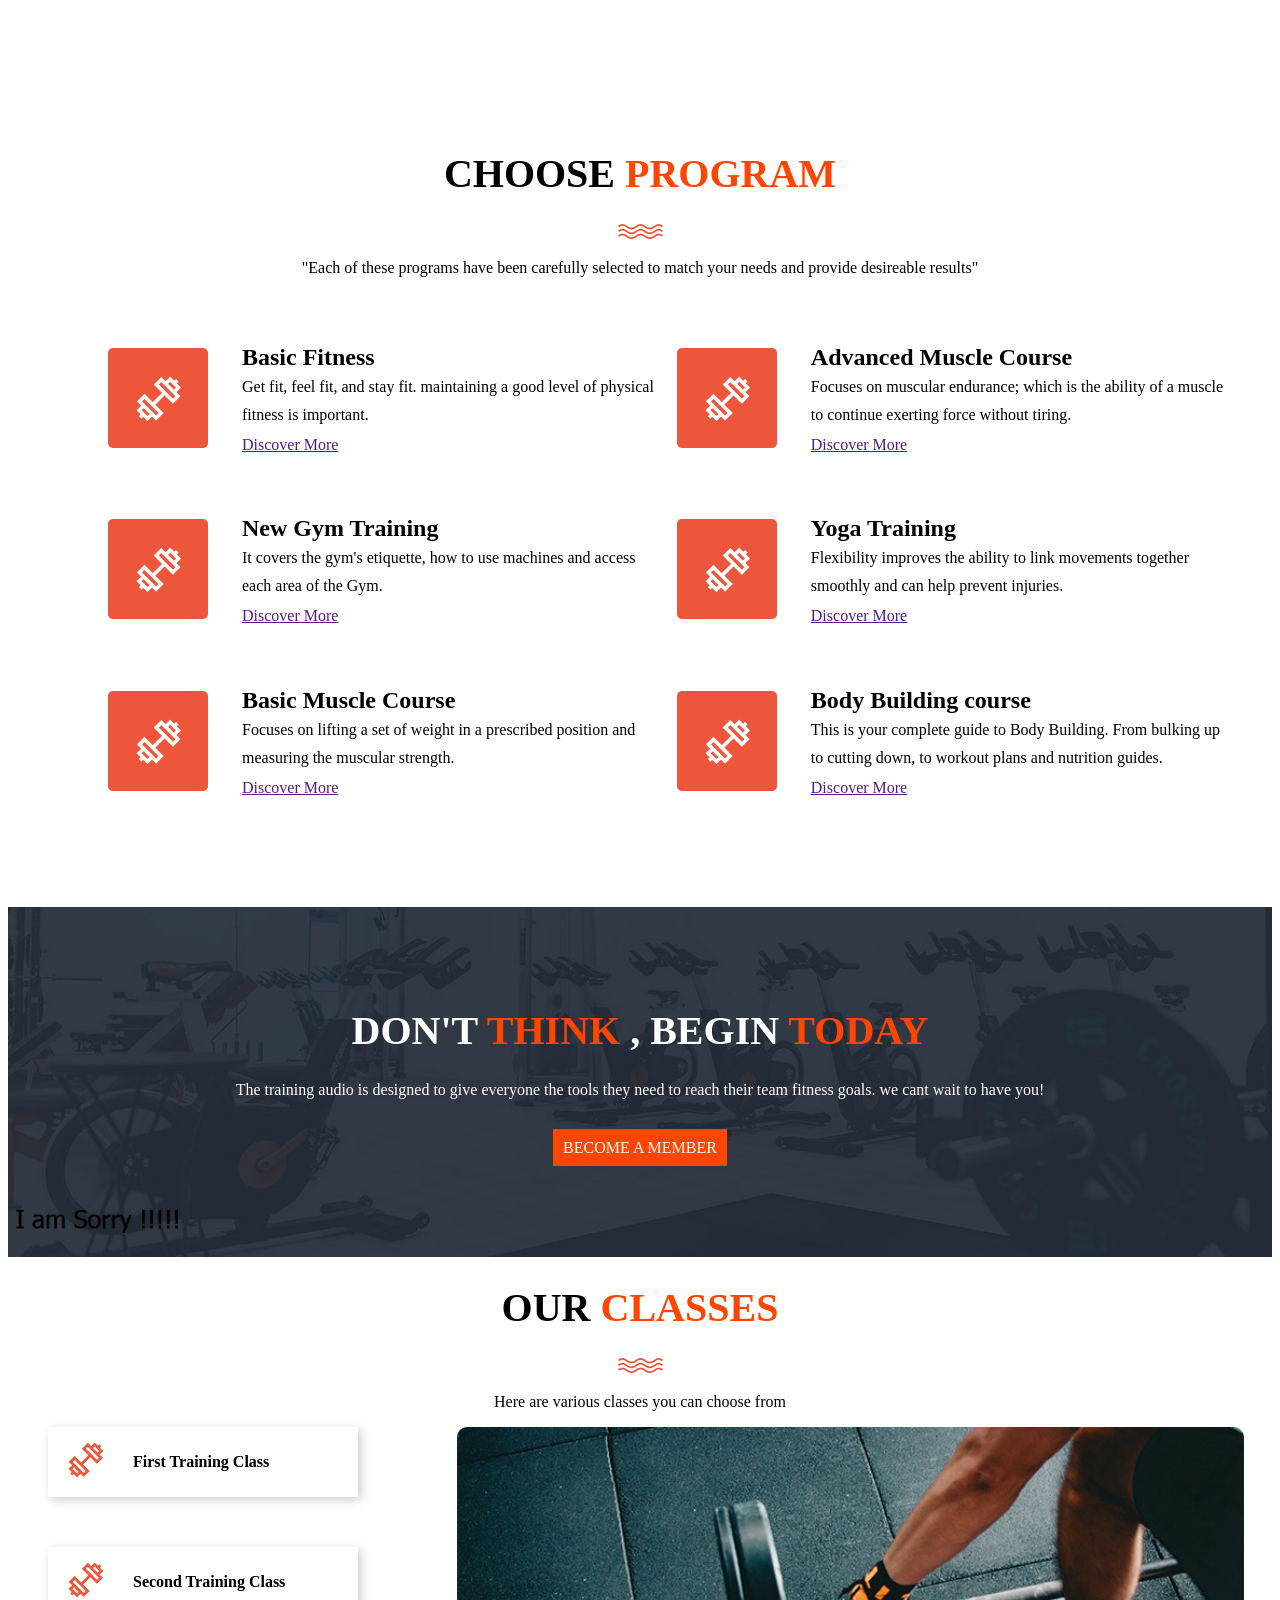
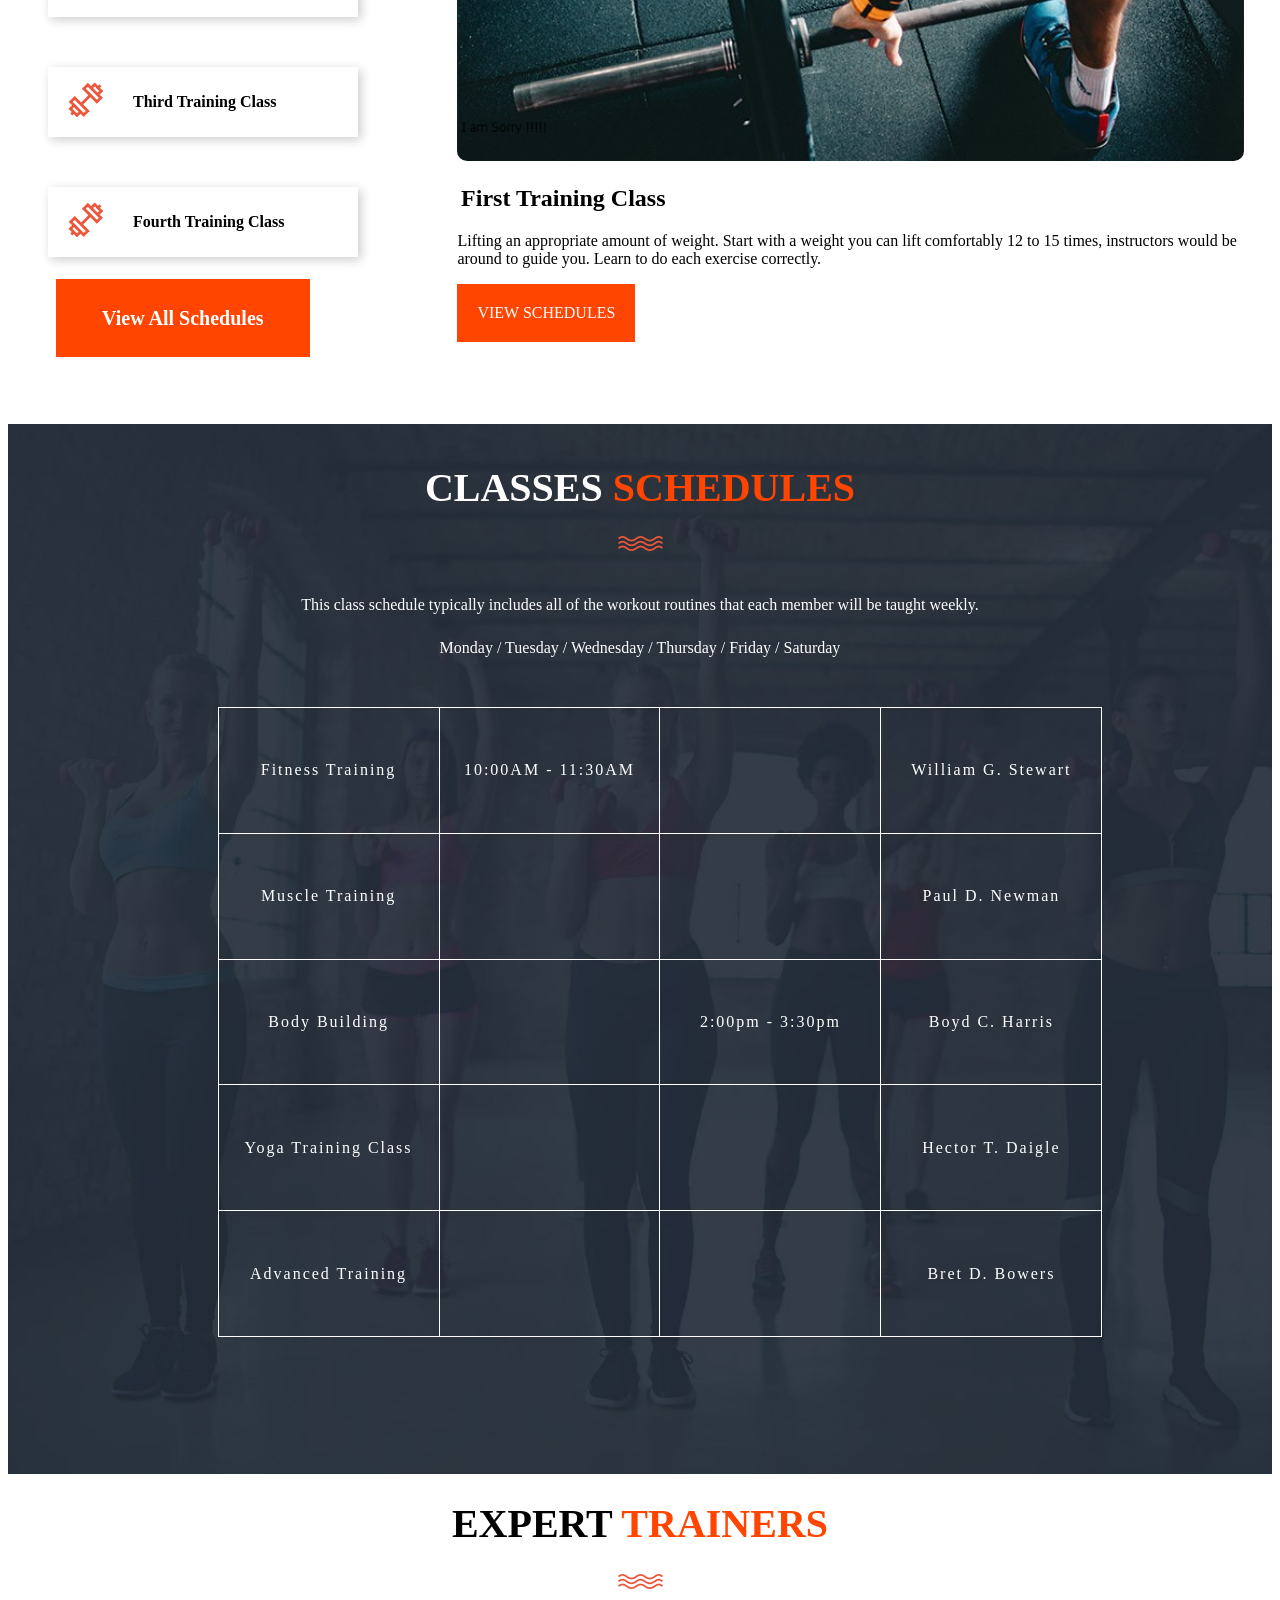
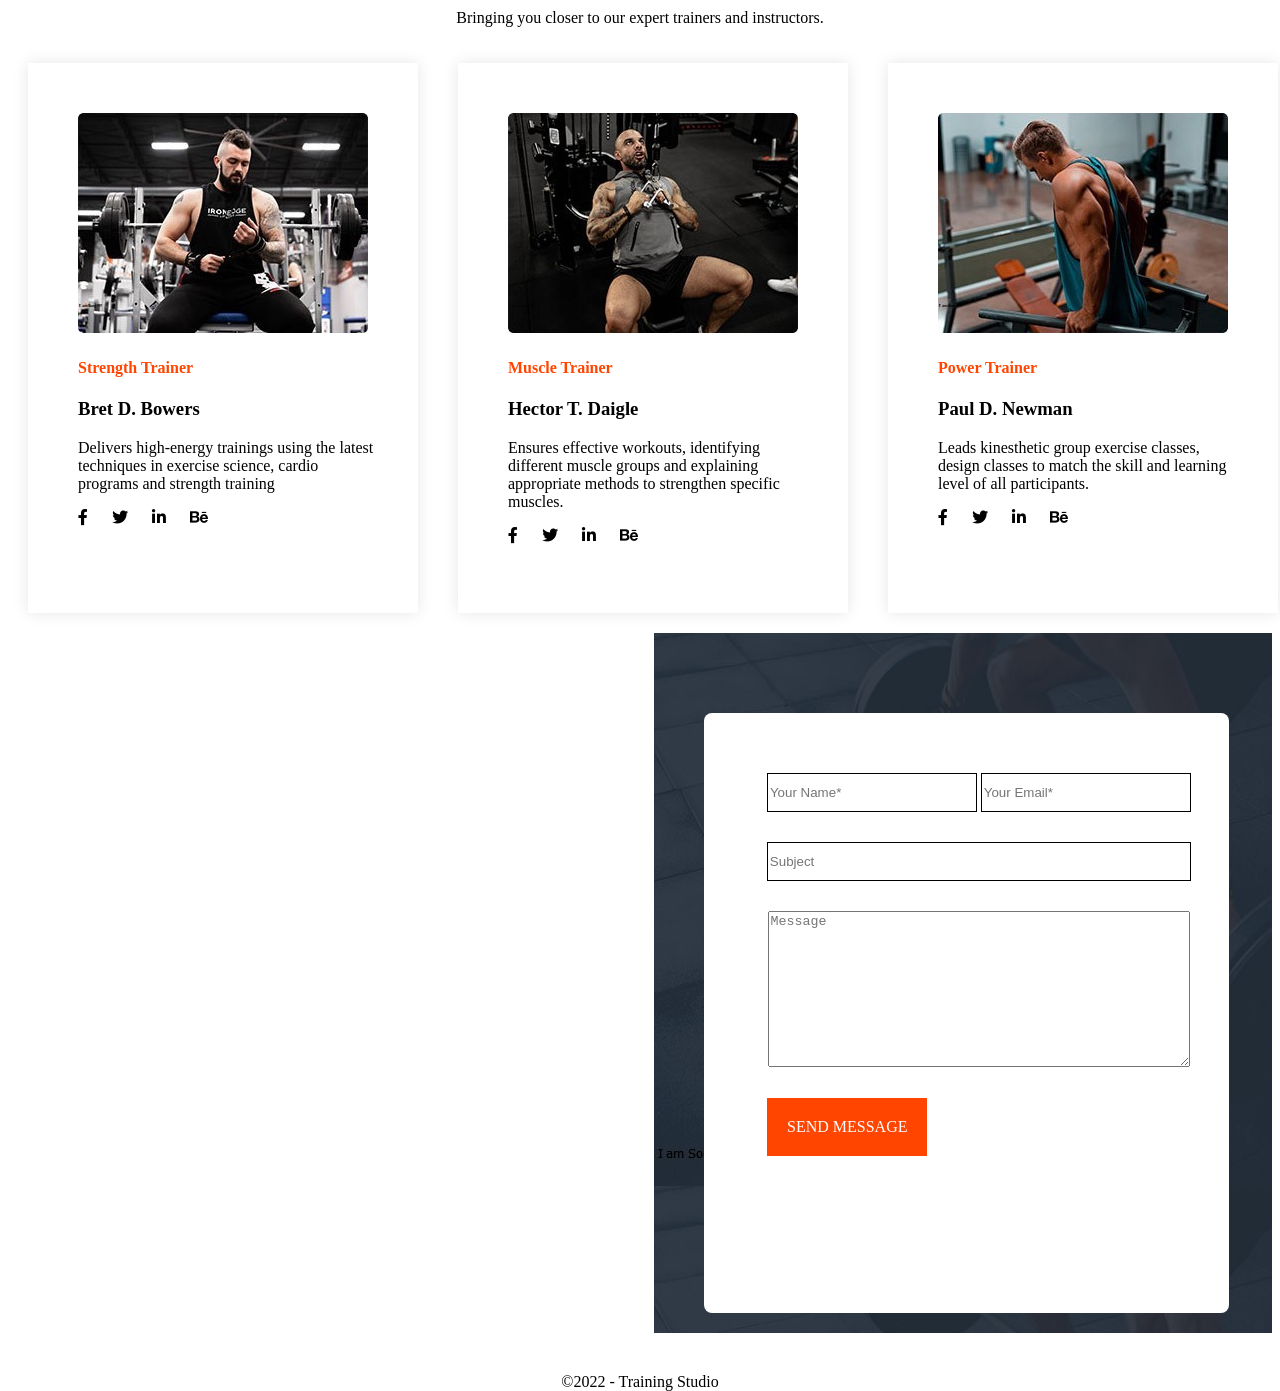
==== commit e7fed64d: "New updated" ====
--- a/MainBranch-TJ.html
+++ b/MainBranch-TJ.html
@@ -4,6 +4,7 @@
     <meta charset="UTF-8">
     <meta name="viewport" content="width=device-width, initial-scale=1.0">
     <link rel="stylesheet" href="./MainBranch-Tj.css">
+    <link rel="stylesheet" href="./font-6/css/all.css">
 </head>
 <body>
     <div class="section1">
@@ -151,21 +152,21 @@
                 <h2>Second Training Class</h2>
                 <p>Yoga is a mind and body practice. Various styles of yoga combines physical postures, breathing techniques, and
                 meditation or relaxation.</p>
-                <button><a href="">VIEW SCHEDULES</a></button>
+                <a href="">VIEW SCHEDULES</a>    
             </div>
             <div class="third-training-content">
                 <img src="./training-image-03.jpg" alt="">
                 <h2>Third Training Class</h2>
                 <p>Your induction should include a brief 'how to' for every machine. If there's one that was missed out and you want to use
                 it, don't try to figure it out on your own: ask a staff member to show you how to use it properly..</p>
-                <button><a href="">VIEW SCHEDULES</a></button>
+                <a href="">VIEW SCHEDULES</a>    
             </div>
             <div class="fourth-training-content">
                 <img src="./training-image-04.jpg" alt="">
                 <h2>Fourth Training Class</h2>
                 <p>Warm ups are crucial as they prepare the body for the demands of exercise, loosening up the muscles and reducing the
                 risk of injury</p>
-                <button><a href="">VIEW SCHEDULES</a></button>
+                <a href="">VIEW SCHEDULES</a>
             </div>
 
         </div>
@@ -228,19 +229,40 @@
                 <img src="./first-trainer.jpg" alt="first-trainer">
                 <h4>Strength Trainer</h4>
                 <h3>Bret D. Bowers</h3>
-                <p>Delivers high-energy trainings using the latest techniques in exercise science, cardio programs and strength training.</p>
+               <div class ="trainer-text"><p>Delivers high-energy trainings using the latest techniques in exercise science, cardio programs and strength
+                training    </div> 
+                <div class="social">
+                    <i class="fa-brands fa-facebook-f"></i>
+                    <i class="fa-brands fa-twitter"></i>
+                    <i class="fa-brands fa-linkedin-in"></i>
+                    <i class="fa-brands fa-behance"></i>
+                </div>
             </div>
             <div class="experts">
                  <img src="./second-trainer.jpg" alt="second-trainer">
                 <h4>Muscle Trainer</h4>
                 <h3>Hector T. Daigle</h3>
-                <p>Delivers high-energy trainings using the latest techniques in exercise science, cardio programs and strength training.</p>
+                 <div class ="trainer-text"><p>Ensures effective workouts, identifying different muscle groups and explaining appropriate methods to strengthen
+                    specific muscles.</p></div> 
+                <div class="social">
+                  <i class="fa-brands fa-facebook-f"></i>
+                  <i class="fa-brands fa-twitter"></i>
+                  <i class="fa-brands fa-linkedin-in"></i>
+                  <i class="fa-brands fa-behance"></i>
+                </div>
             </div>
             <div class="experts">
                  <img src="./third-trainer.jpg" alt="third-trainer">
                 <h4>Power Trainer</h4>
                 <h3>Paul D. Newman</h3>
-                <p>Delivers high-energy trainings using the latest techniques in exercise science, cardio programs and strength training.</p>
+                <div class ="trainer-text"><p>Leads kinesthetic group exercise classes, design classes to match the skill and learning level of all participants.
+                </p></div> 
+                <div class="social">
+                    <i class="fa-brands fa-facebook-f"></i>
+                    <i class="fa-brands fa-twitter"></i>
+                    <i class="fa-brands fa-linkedin-in"></i>
+                    <i class="fa-brands fa-behance"></i>
+                </div>
             </div>
         </div>
     </div>
@@ -264,12 +286,13 @@
                     <input type="text" placeholder="Subject" name="Subject" value=""><br>
                     <textarea class="message" name="Message" cols="30" rows="10" placeholder="Message"></textarea>
                 </form>
-                <button class="send" type="submit">SEND MESSAGE</button>
+                <a href="">SEND MESSAGE</a>
             </div>
          </div>
     </div>
     <footer>&copy2022 - Training Studio</footer> 
     <script src="parach.js"></script>
+    
 
 </body>
 </html>
--- a/MainBranch-Tj.css
+++ b/MainBranch-Tj.css
@@ -169,7 +169,7 @@
 
 .first-training-content p{
      width:140.8%; 
-    background-color: red;
+    text-align: left;
 }
 
 .first-training-content a{
@@ -244,6 +244,11 @@
     display: flex;
 }
 
+.trainer-text{
+    width: 300px;
+    text-align: left;
+}
+
 .experts{
     width: 290px;
     height: 450px;
@@ -252,7 +257,19 @@
     padding: 50px;
 }
 .experts h4{color: orangered;
-    margin-right: 20px;}
+    margin-right: 20px;
+    text-align: left;
+
+}
+
+.experts h3{
+    text-align: left;
+}
+
+.social{
+    word-spacing: 20px;
+    text-align: left;
+}
 
 .section6{
     display: flex;
@@ -281,6 +298,8 @@
 
 }
 .form{
+    padding-top: 40px;
+    margin-top: 80px;
     width: 85%;
     height: 80%;
     background-color: white;
@@ -288,17 +307,24 @@
     margin-left: 50px;
 }
 #forms{
-    margin: 10%;
+    margin: 20px;
     margin-bottom: 5%;
+    padding-right: 240px;
     width: 97%;
+}
+
+.form a{
+     color: white;
+    background-color: orangered;
+    text-decoration: none;
+    padding: 20px;
+    margin-left: 63px;
+    float: left;
 }
 .message{
     width: 81.75%;
 }
-.send{
-    margin-left: 10%;
-    border: none;
-}
+
 input{
     margin-bottom: 30px;
     width: 40%;
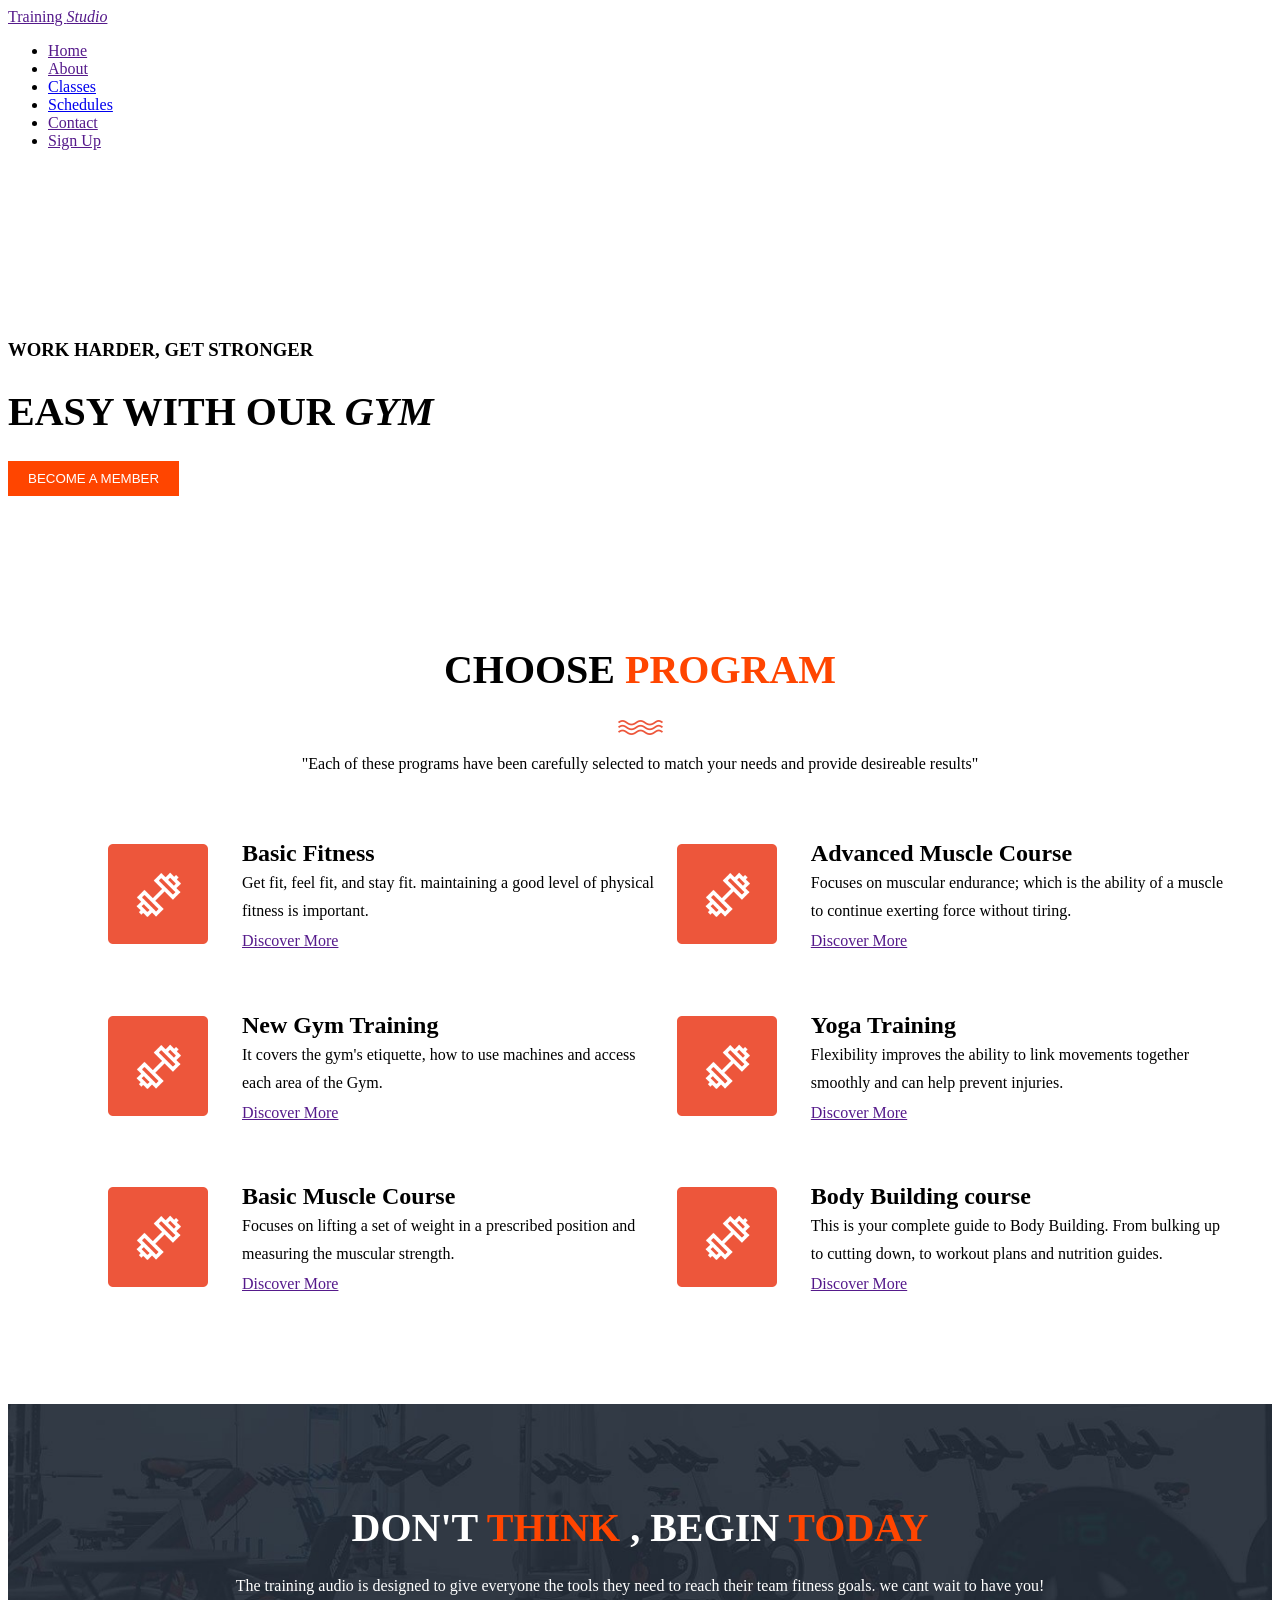
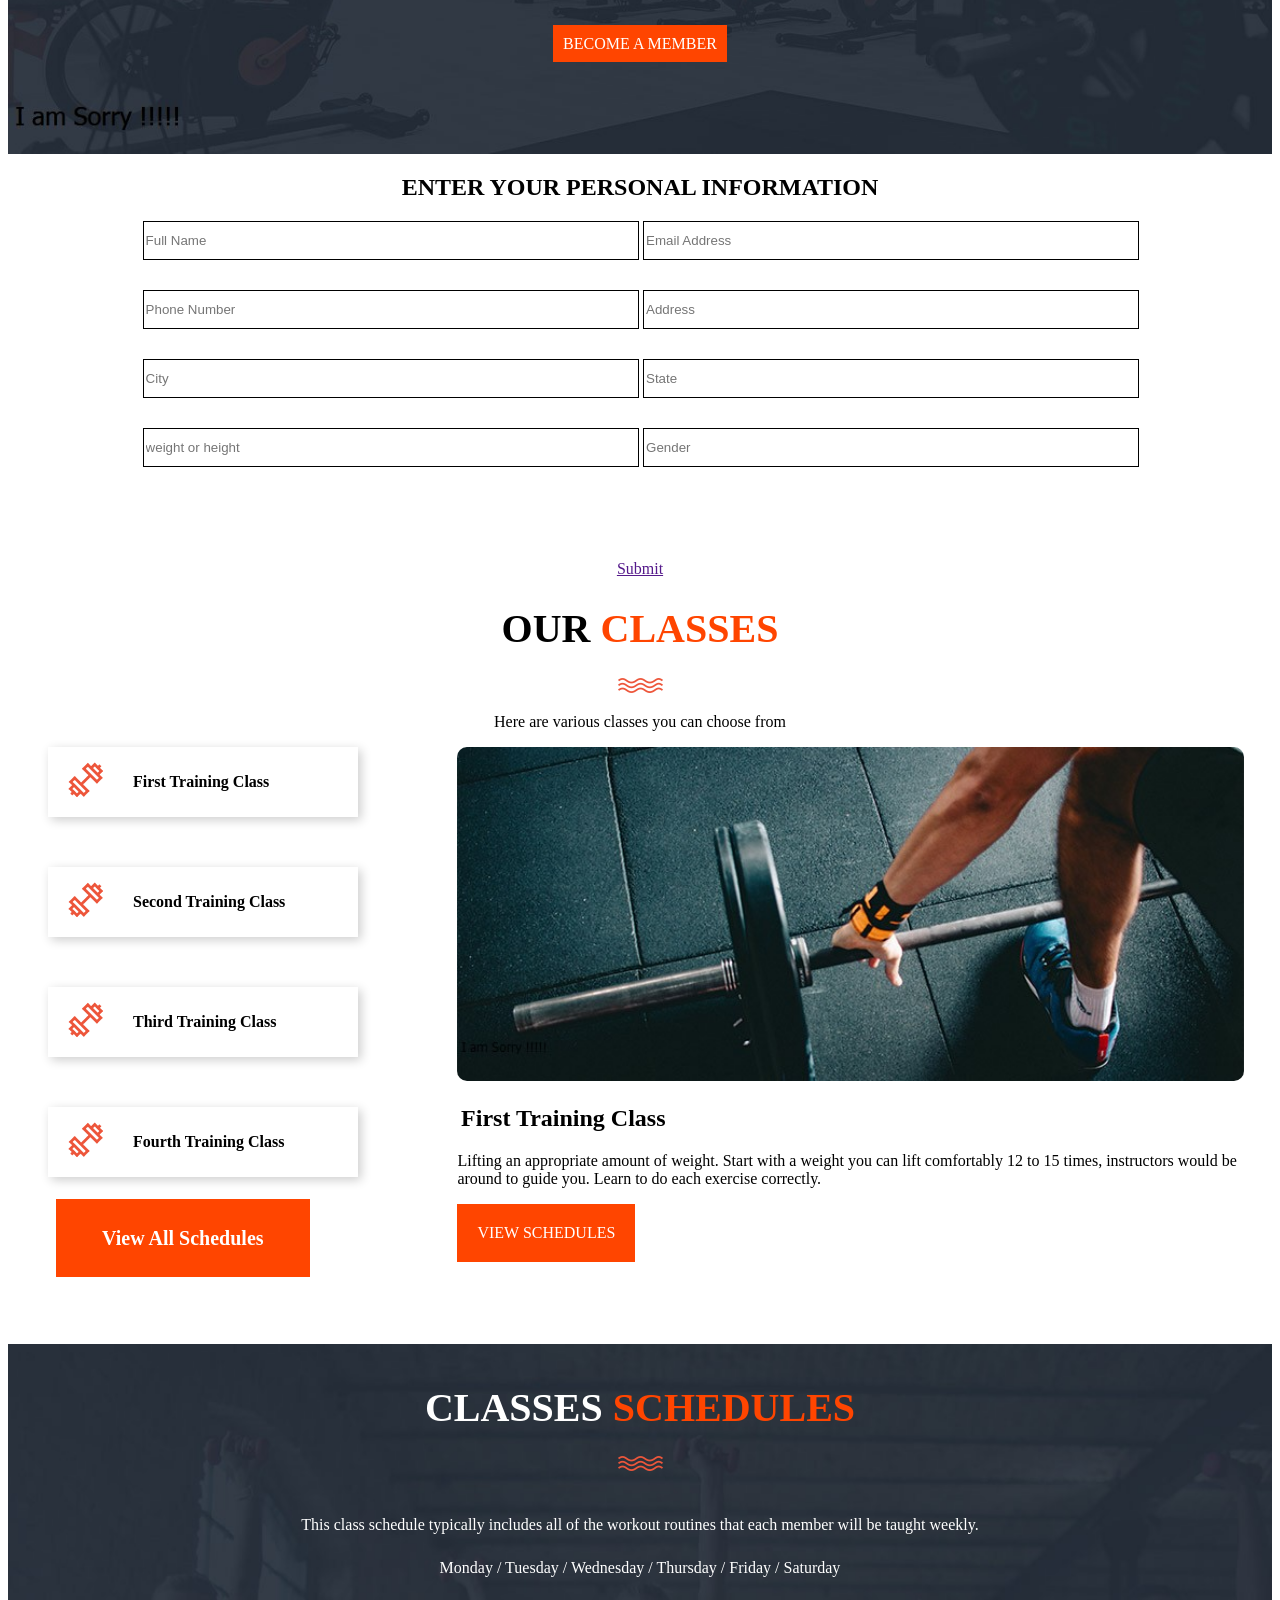
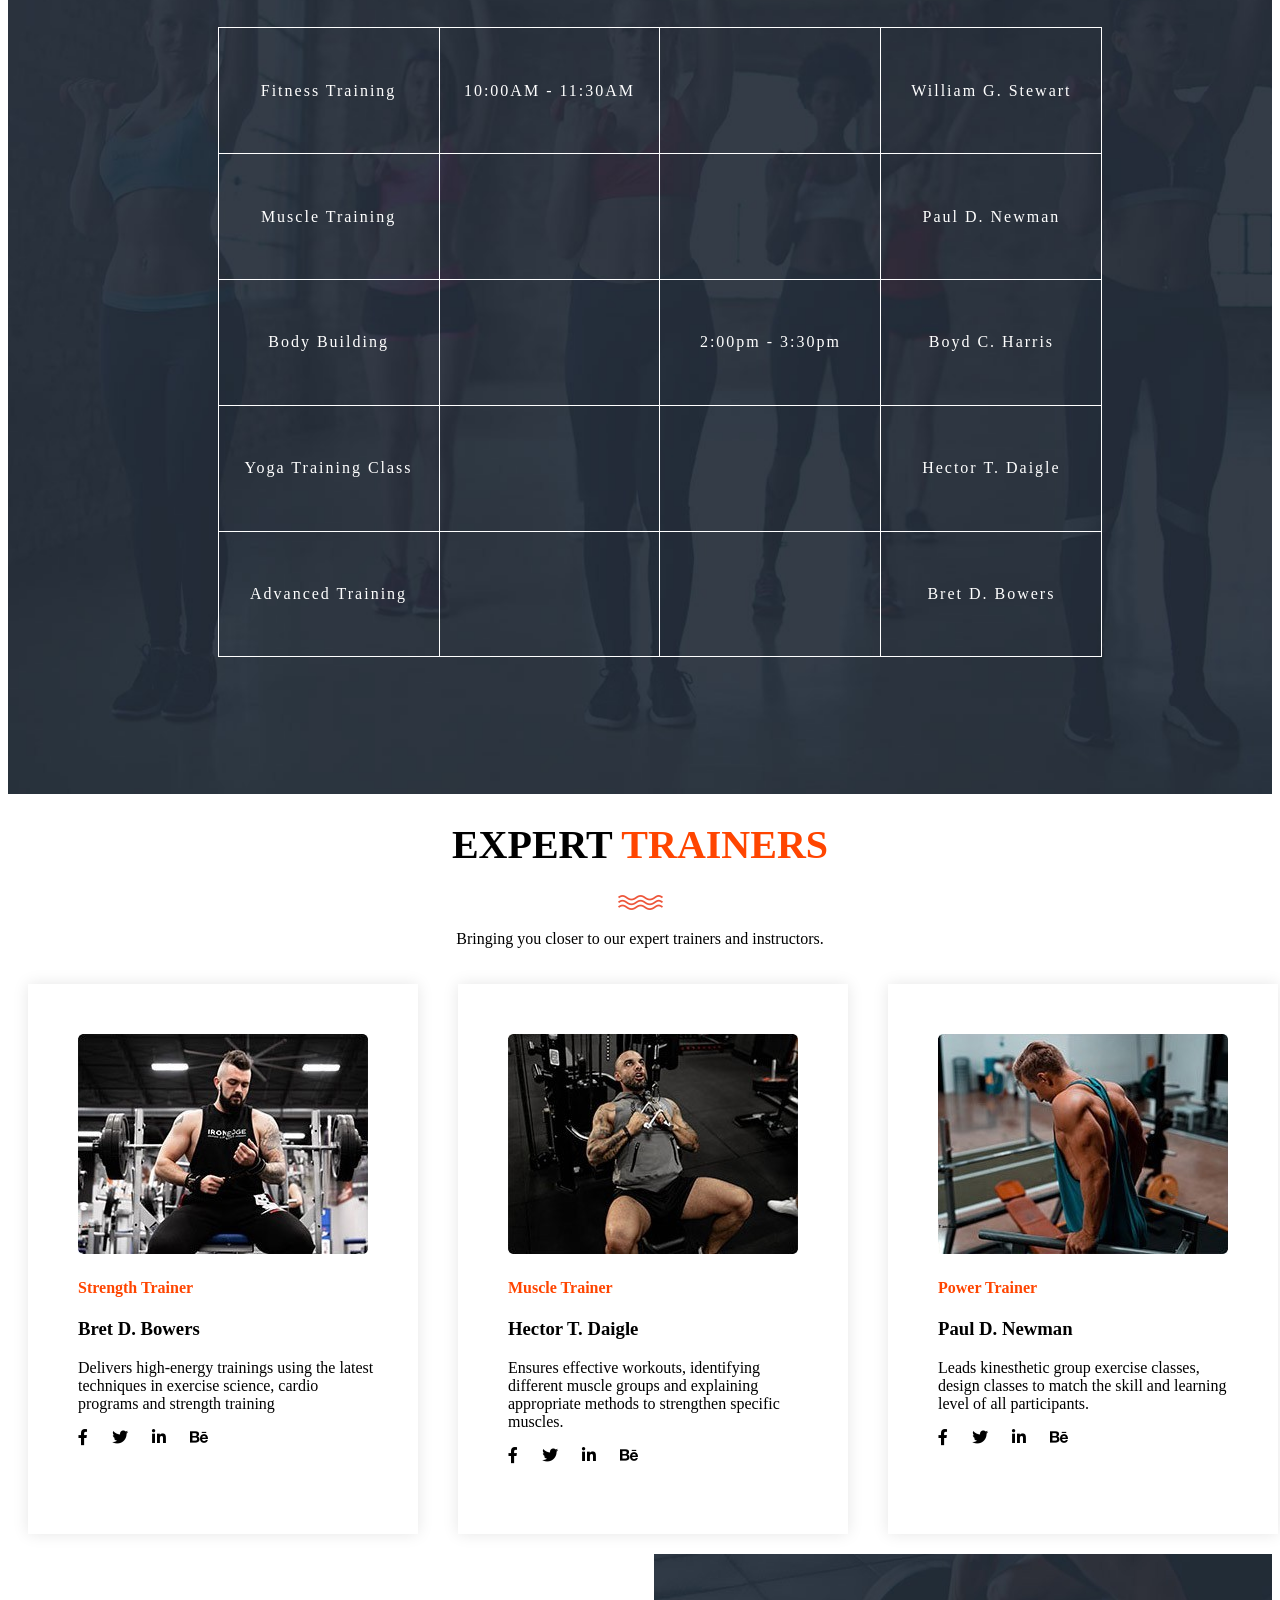
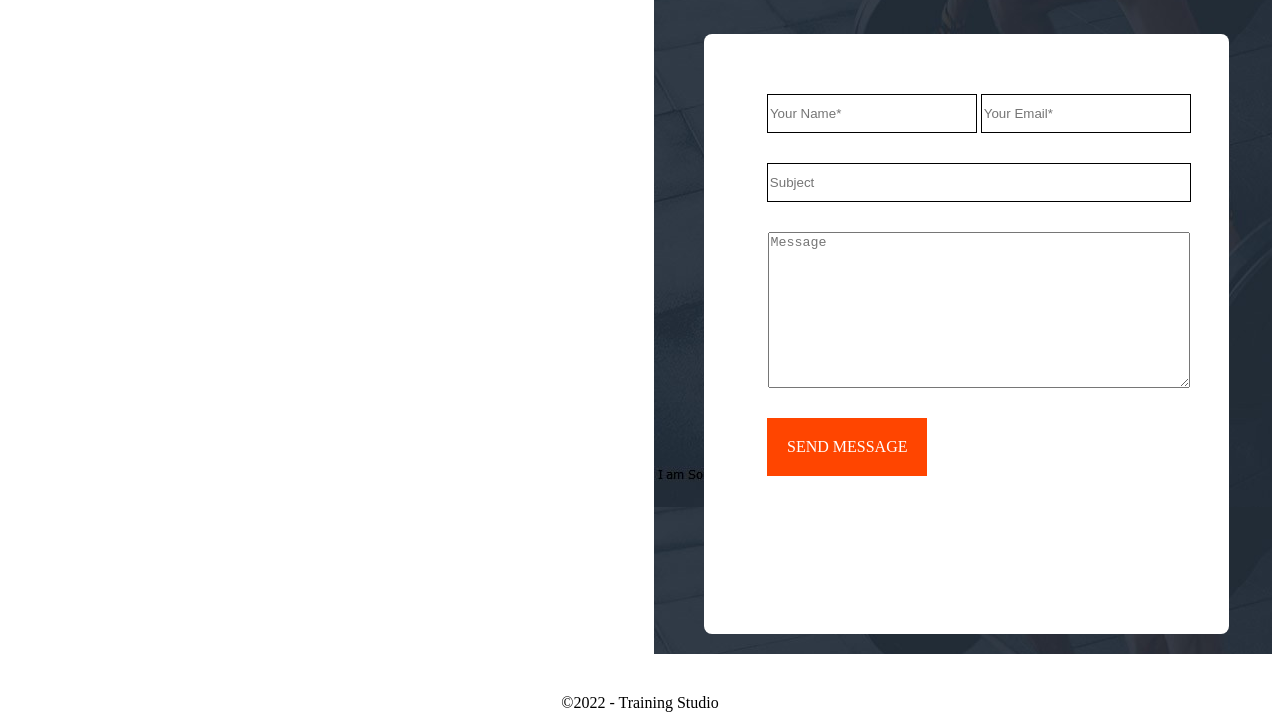
==== commit fca984ec: "new update" ====
--- a/MainBranch-TJ.html
+++ b/MainBranch-TJ.html
@@ -7,6 +7,39 @@
     <link rel="stylesheet" href="./font-6/css/all.css">
 </head>
 <body>
+    <header class="head-container">
+        <!-- training studio logo -->
+        <div class="logo">
+            <a href="">Training <em>Studio</em></a>
+        </div>
+        <!-- Navigation bar -->
+        <div class="navigation">
+            <ul class="navbar">
+                <li><a href="">Home</a></li>
+                <li><a href="">About</a></li>
+                <li><a href="#section3">Classes</a></li>
+                <li><a href="#section4">Schedules</a></li>
+                <li><a href="">Contact</a></li>
+                <li><a href="">Sign Up</a></li>
+    
+            </ul>
+        </div>
+    </header>
+    <!-- First Section with video background -->
+    <div class="first-section">
+        <video autoplay="" muted="" loop="" id="bg-video">
+            <source src="gym-video.mp4" type="video/mp4">
+        </video>
+        <div class="video-overlay">
+            <div class="caption">
+                <h3>WORK HARDER, GET STRONGER</h3>
+                <h1>EASY WITH OUR <em>GYM</em></h1>
+                <div><button>BECOME A MEMBER</button></div>
+    
+            </div>
+    
+        </div>
+    </div>
     <div class="section1">
         <div class="program">
          <h1>Choose <span>Program</span></h1>
@@ -93,8 +126,22 @@
             <a href="">BECOME A MEMBER</a>
         </div>
     </div>
-
-    <div class="section3">
+    <div class="signup-form">
+        <h2>ENTER YOUR PERSONAL INFORMATION</h2>
+        <form action="/submit-signup" id="forms" method="post">
+            <input type="text" placeholder="Full Name" name="name" required>
+            <input type="text" id="" placeholder="Email Address" name="" required>
+            <input type="text" id="" placeholder="Phone Number" name="" required>
+            <input type="text" id="" placeholder="Address" name="" required>
+            <input type="text" id="" placeholder="City" name="" required>
+            <input type="text" id="" placeholder="State" name="" required>
+            <input type="text" id="" placeholder="weight or height" name="" required>
+            <input type="text" id="" placeholder="Gender" name="Gender" required>
+        </form>
+        <a href="">Submit</a>
+    </div>
+
+    <div id="section3">
         <div class="our-classes">
             <h1>OUR <span> CLASSES </span></h1>
             <img src="line-dec.png" alt="">
@@ -135,7 +182,7 @@
                     <p>Fourth Training Class</p>
                     </div>
                 </div>
-         <a href="" class="btn">View All Schedules</a>
+         <a href="#section4" class="btn">View All Schedules</a>
         </div>
         </div>
 
@@ -173,7 +220,7 @@
         </div>
     </div>
 
-    <div class="section4">
+    <div id="section4">
         <div class="class-schedules">
             <h1>CLASSES  <span>SCHEDULES</span> </h1>
             <img src="line-dec.png" alt="">
@@ -232,10 +279,10 @@
                <div class ="trainer-text"><p>Delivers high-energy trainings using the latest techniques in exercise science, cardio programs and strength
                 training    </div> 
                 <div class="social">
-                    <i class="fa-brands fa-facebook-f"></i>
-                    <i class="fa-brands fa-twitter"></i>
-                    <i class="fa-brands fa-linkedin-in"></i>
-                    <i class="fa-brands fa-behance"></i>
+                    <a href=""><i class="fa-brands fa-facebook-f"></i></a>
+                    <a href=""><i class="fa-brands fa-twitter"></i></a>
+                    <a href=""><i class="fa-brands fa-linkedin-in"></i></a>
+                    <a href=""><i class="fa-brands fa-behance"></i></a>        
                 </div>
             </div>
             <div class="experts">
@@ -245,10 +292,10 @@
                  <div class ="trainer-text"><p>Ensures effective workouts, identifying different muscle groups and explaining appropriate methods to strengthen
                     specific muscles.</p></div> 
                 <div class="social">
-                  <i class="fa-brands fa-facebook-f"></i>
-                  <i class="fa-brands fa-twitter"></i>
-                  <i class="fa-brands fa-linkedin-in"></i>
-                  <i class="fa-brands fa-behance"></i>
+                <a href=""><i class="fa-brands fa-facebook-f"></i></a>
+                <a href=""><i class="fa-brands fa-twitter"></i></a>
+                <a href=""><i class="fa-brands fa-linkedin-in"></i></a>
+                <a href=""><i class="fa-brands fa-behance"></i></a>
                 </div>
             </div>
             <div class="experts">
@@ -258,10 +305,10 @@
                 <div class ="trainer-text"><p>Leads kinesthetic group exercise classes, design classes to match the skill and learning level of all participants.
                 </p></div> 
                 <div class="social">
-                    <i class="fa-brands fa-facebook-f"></i>
-                    <i class="fa-brands fa-twitter"></i>
-                    <i class="fa-brands fa-linkedin-in"></i>
-                    <i class="fa-brands fa-behance"></i>
+                <a href=""><i class="fa-brands fa-facebook-f"></i></a>
+                <a href=""><i class="fa-brands fa-twitter"></i></a>
+                <a href=""><i class="fa-brands fa-linkedin-in"></i></a>
+                <a href=""><i class="fa-brands fa-behance"></i></a>
                 </div>
             </div>
         </div>
--- a/MainBranch-Tj.css
+++ b/MainBranch-Tj.css
@@ -192,7 +192,7 @@
     display: none;
 }
 
-.section4{
+#section4{
     background-image: url(./schedule-bg\ \(1\).jpg);
     color: white;
     background-size: cover;
@@ -271,6 +271,11 @@
     text-align: left;
 }
 
+.social a {
+    color: black;
+    cursor: pointer;
+}
+
 .section6{
     display: flex;
 }
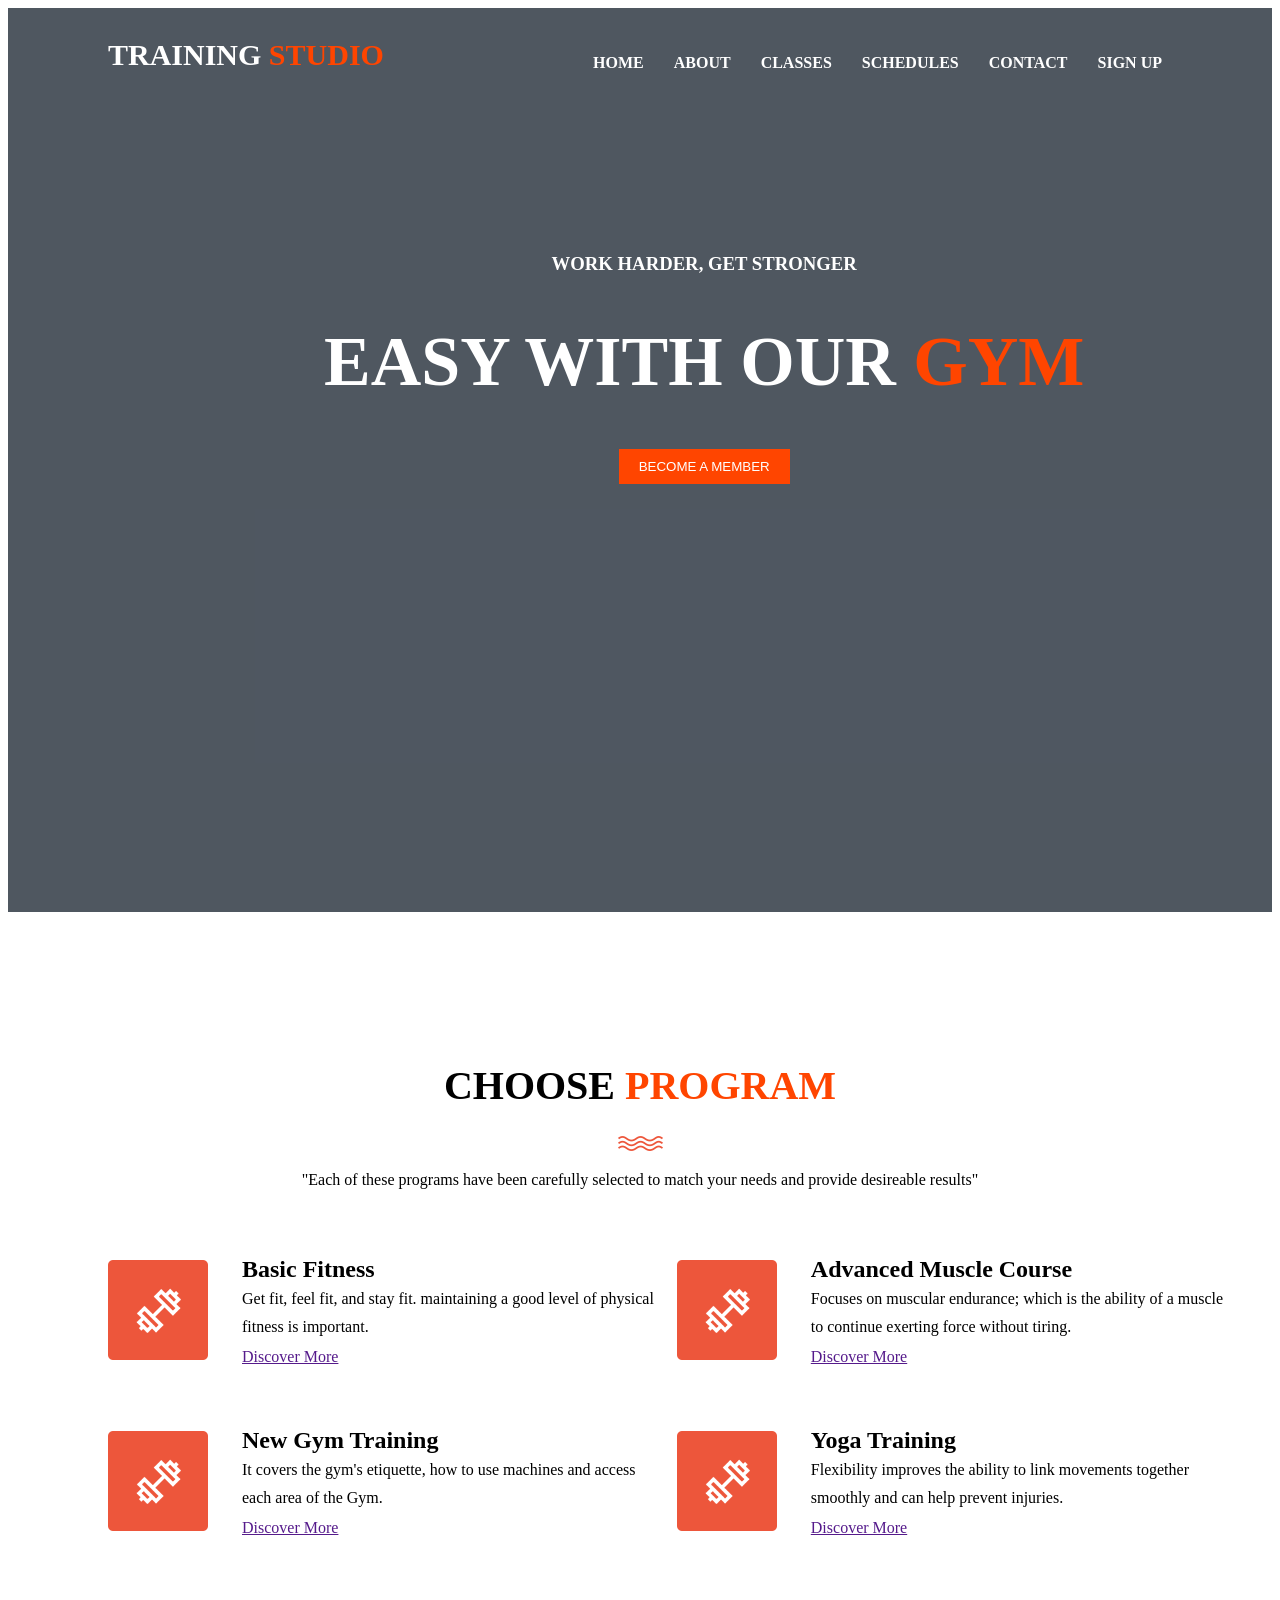
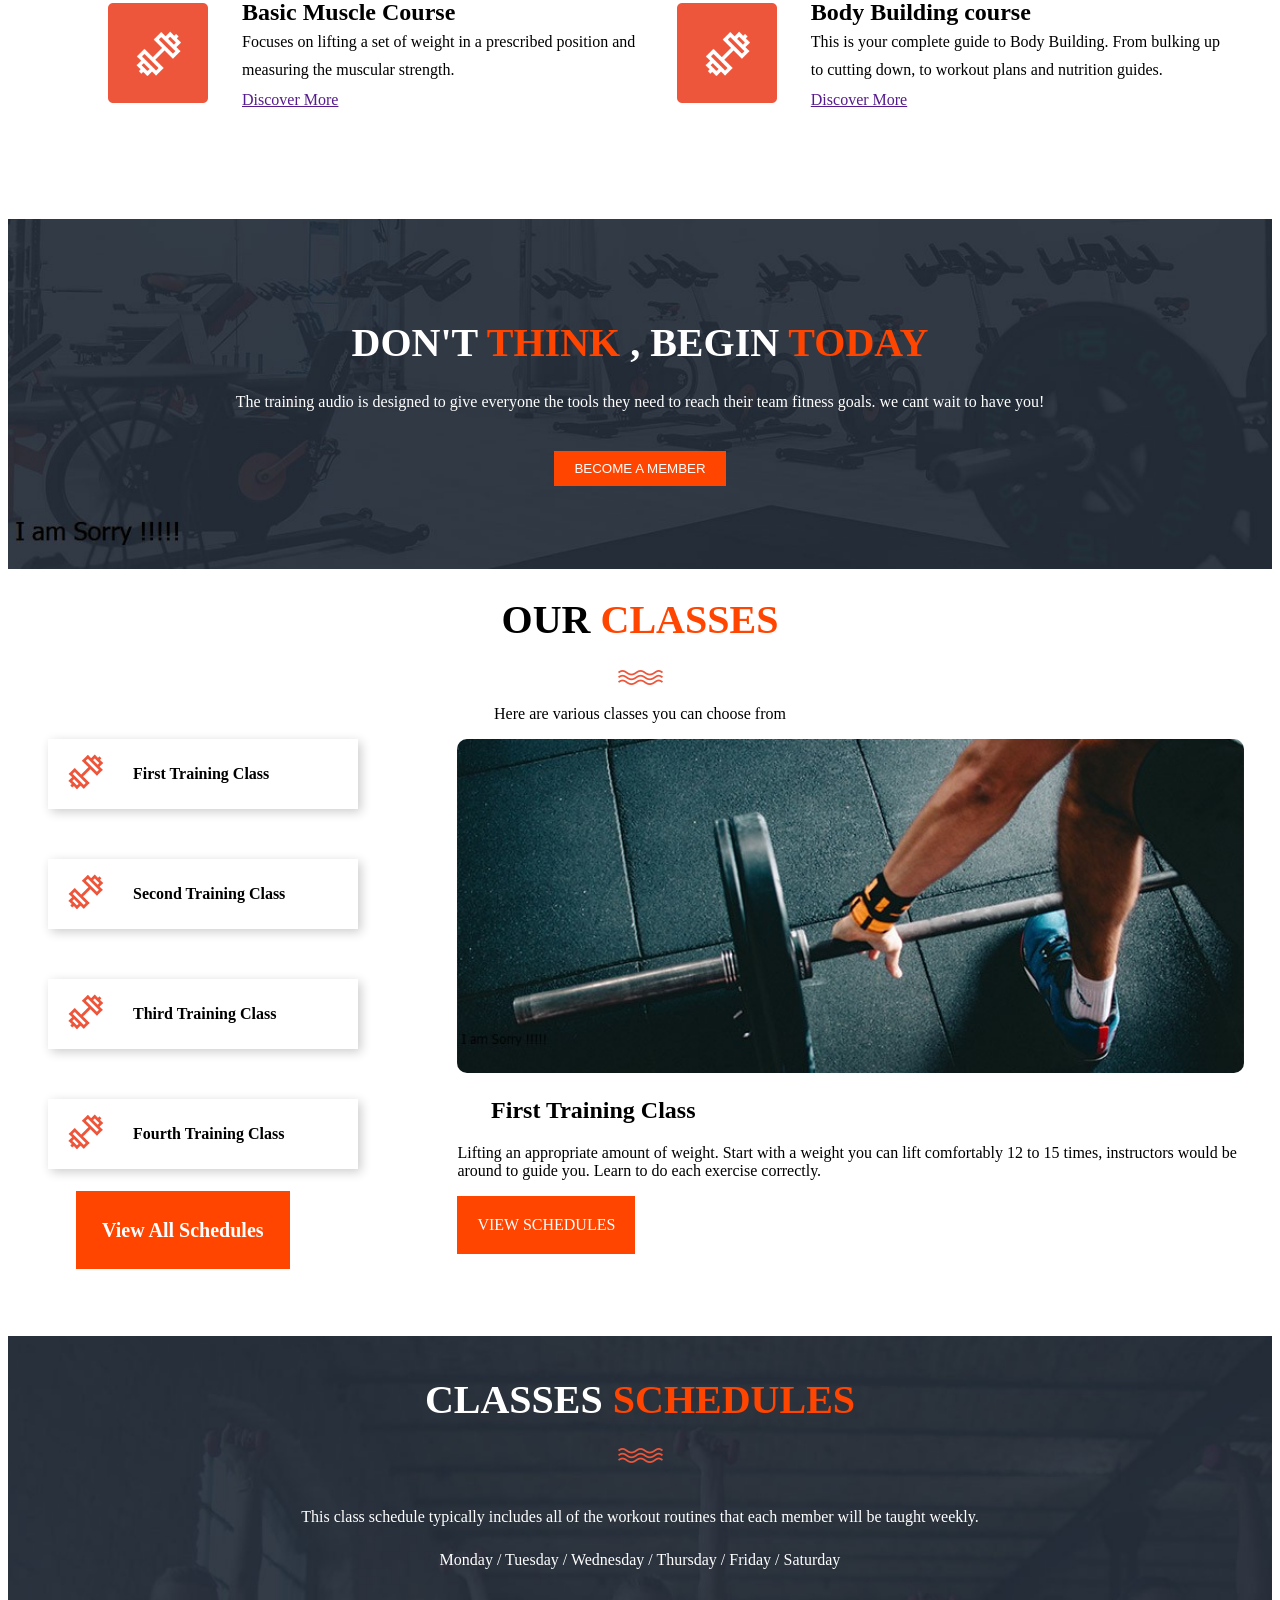
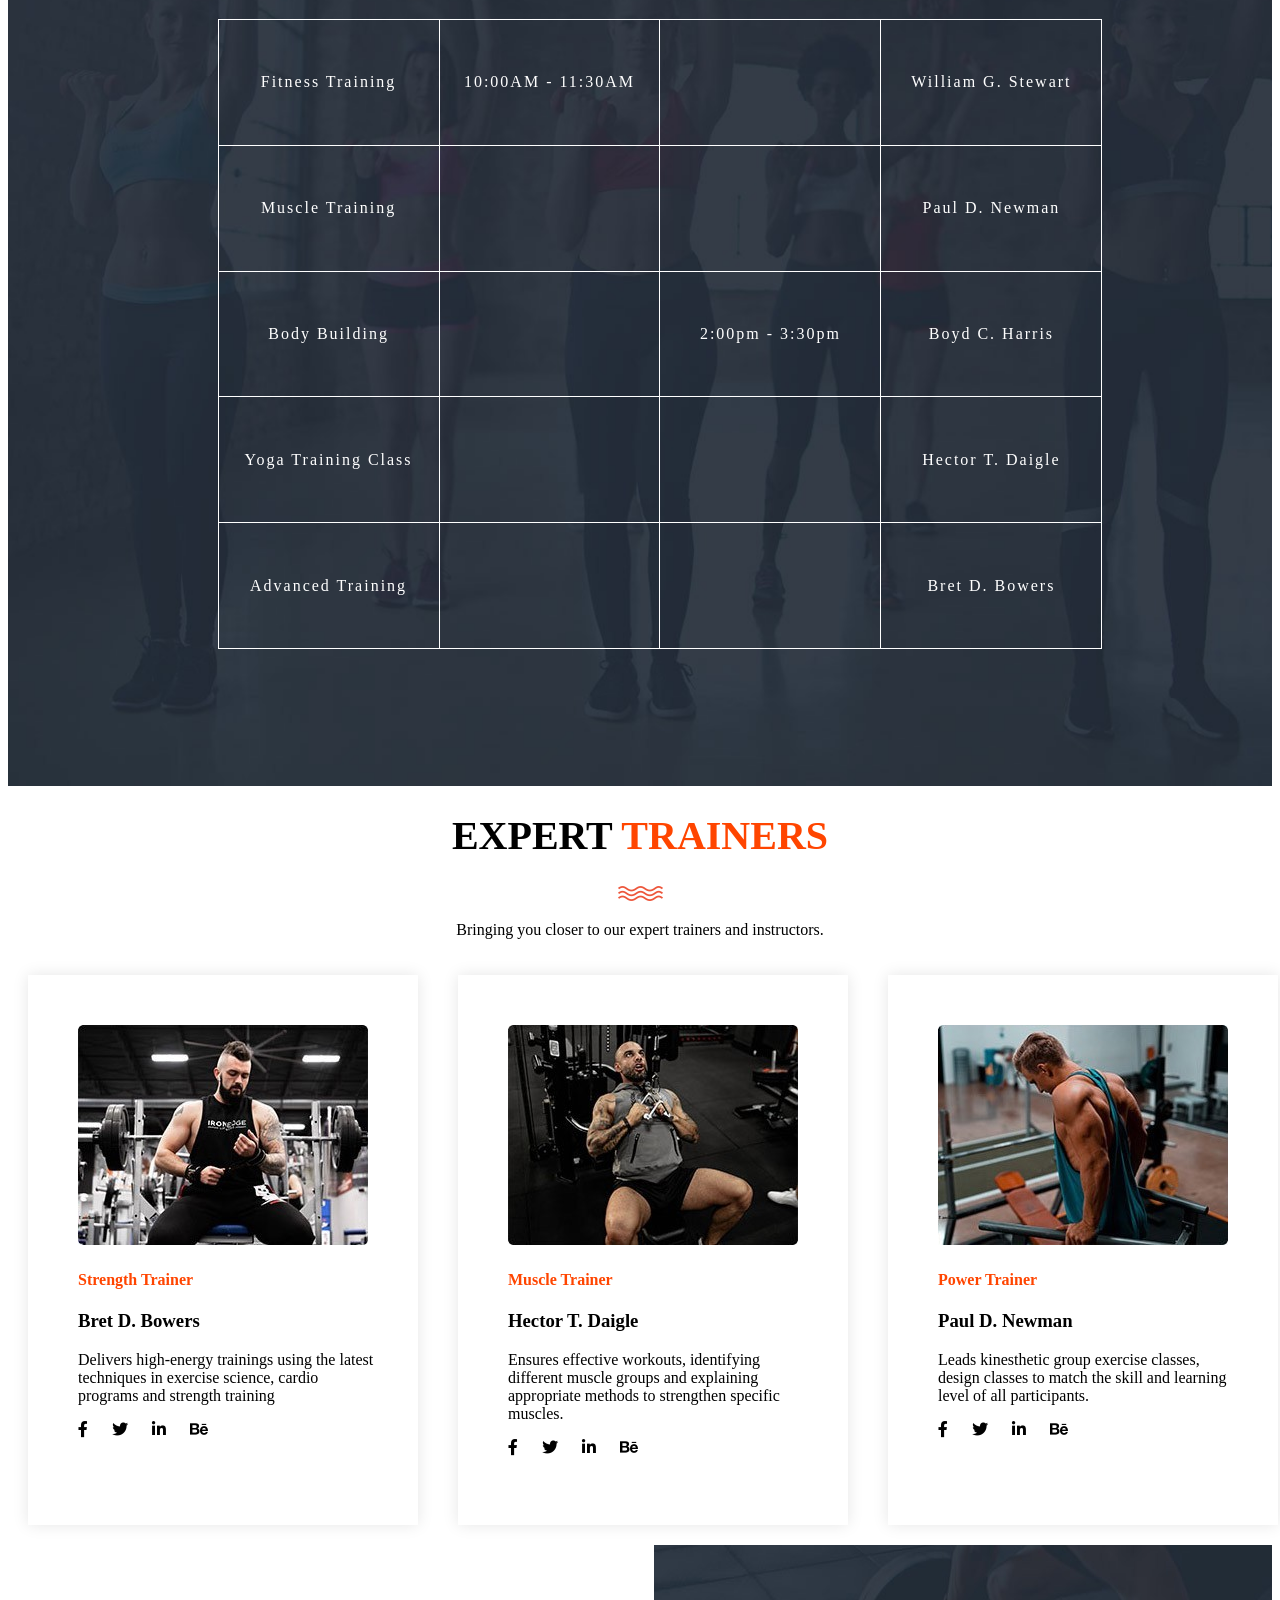
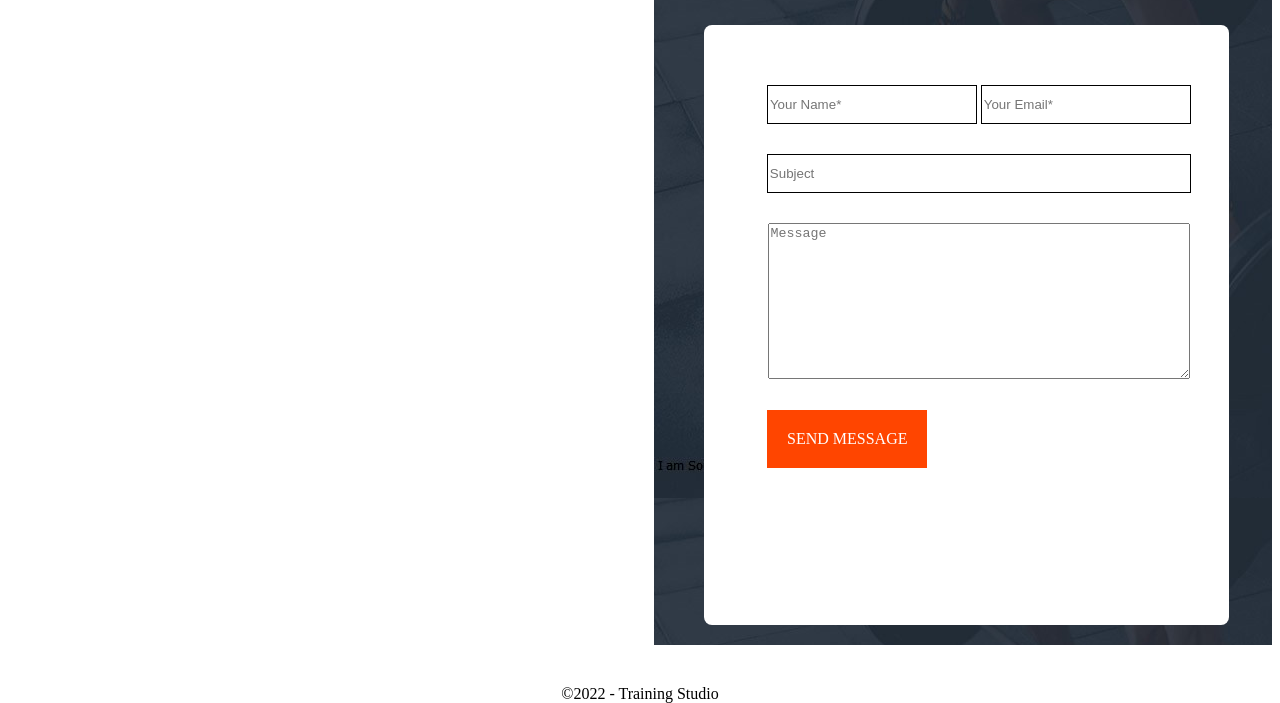
==== commit 89cb2280: "Js code included" ====
--- a/MainBranch-TJ.html
+++ b/MainBranch-TJ.html
@@ -34,7 +34,7 @@
             <div class="caption">
                 <h3>WORK HARDER, GET STRONGER</h3>
                 <h1>EASY WITH OUR <em>GYM</em></h1>
-                <div><button>BECOME A MEMBER</button></div>
+                <button class="open-btn">BECOME A MEMBER</button>
     
             </div>
     
@@ -123,10 +123,10 @@
             <h1>DON'T <span> THINK </span>, BEGIN <span>TODAY</span> </h1>
             <P>The training audio is designed to give everyone the tools they need to reach their team fitness goals. we cant wait to
             have you!</P>
-            <a href="">BECOME A MEMBER</a>
-        </div>
-    </div>
-    <div class="signup-form">
+            <button class="open-btn">BECOME A MEMBER</button>
+        </div>
+    </div>
+    <div id="signup-form" class="signup-form">
         <h2>ENTER YOUR PERSONAL INFORMATION</h2>
         <form action="/submit-signup" id="forms" method="post">
             <input type="text" placeholder="Full Name" name="name" required>
@@ -138,7 +138,7 @@
             <input type="text" id="" placeholder="weight or height" name="" required>
             <input type="text" id="" placeholder="Gender" name="Gender" required>
         </form>
-        <a href="">Submit</a>
+       <button id="close-btn">Submit</button> 
     </div>
 
     <div id="section3">
--- a/MainBranch-Tj.css
+++ b/MainBranch-Tj.css
@@ -1,7 +1,99 @@
 body{
     font-family: poppins;
-}
-
+    overflow-x: hidden ;
+}
+
+.head-container{
+position: relative;
+font-family: poppins;
+text-transform: uppercase;
+color: white;
+font-weight:bolder;
+background-color: rgba(250, 250, 250, 0.1);
+z-index: +1;
+}
+.logo{
+    position: absolute;
+    left: 100px;
+    top: 30px;
+}
+.logo a{
+    font-size: 30px;
+    color: white;
+    text-decoration:none;
+}
+.navigation{
+    /* float: right; */
+    color: white;
+    position: absolute;
+    right: 100px;
+    top: 20px;
+}
+
+em{
+    color: orangered;
+    font-style: normal;
+    font-weight: 900;
+}
+.first-section{
+    position: relative;
+    color: white;
+}
+.video-overlay{
+    position: absolute;
+    background-color: rgba(35, 45, 57, 0.8);
+    top: 0;
+    left: 0;
+    height: 100%;
+    width: 100%;
+    object-fit: cover;
+}
+#bg-video{
+    min-width: 100%;
+    min-height: 100vh;
+    max-width: 100%;
+    max-height: 100vh;
+    object-fit: cover
+}
+
+
+.nav-bar ul{
+    background-color: blue;
+    float: right;
+    height: auto;
+width: auto;
+text-align: center;
+vertical-align: middle;
+}
+.navbar li{
+float: left;
+display: block;
+padding: 10px;
+padding-bottom: 30px;
+margin-left: 10px;
+text-decoration: none;
+text-align: center;
+}
+
+.navbar a{
+    text-decoration: none;
+    color: white;
+}
+
+.navbar a:hover{
+    color: orangered;
+    
+}
+/* video over lay caption of the first section */
+.caption{
+    position: absolute;
+    top: 25%;
+    left: 25%;
+    text-align: center;
+}
+.caption h1{
+    font-size: 70px;
+}
 .section1{
     text-align: center;
     position: relative;
@@ -89,7 +181,7 @@
     text-decoration: none;
 }
 
-.section3{
+#section3{
     text-align: center;
     width: 100%;
 }
@@ -135,11 +227,47 @@
 
 }
 
+#forms a{
+     color: white;
+    background-color: orangered;
+    text-decoration: none;
+    justify-content: center;
+    padding-top: 20px;
+}
+
+.signup-form{
+    background-color: #FAF9F6;
+    display: none;
+    position: fixed;
+    top: 0; left: 0;
+    width: 50%; height: 50%;
+    background-color: white;
+    z-index: 1000;
+    padding: 40px;
+    overflow: auto;
+}
+
+
+#signup-form h2{
+    padding-top: 30px;
+}
+
+.signup-form button{
+    margin-bottom: 100px;
+    padding:20px 100px;
+}
+
+.signup-form a{
+     color: white;
+    background-color: orangered;
+    text-decoration: none;
+
+}
 
  .btn{
     background-color: orangered;
     align-items: center;
-    padding: 28px 46px;
+    padding: 28px 26px;
     text-decoration: none;
     font-weight: bold;
     color: white;
@@ -157,7 +285,7 @@
 }
 
 .first-training-content h2{
-    padding-right: 350px;
+    padding-right: 290px;
 }
 
 .first-training-content img{
